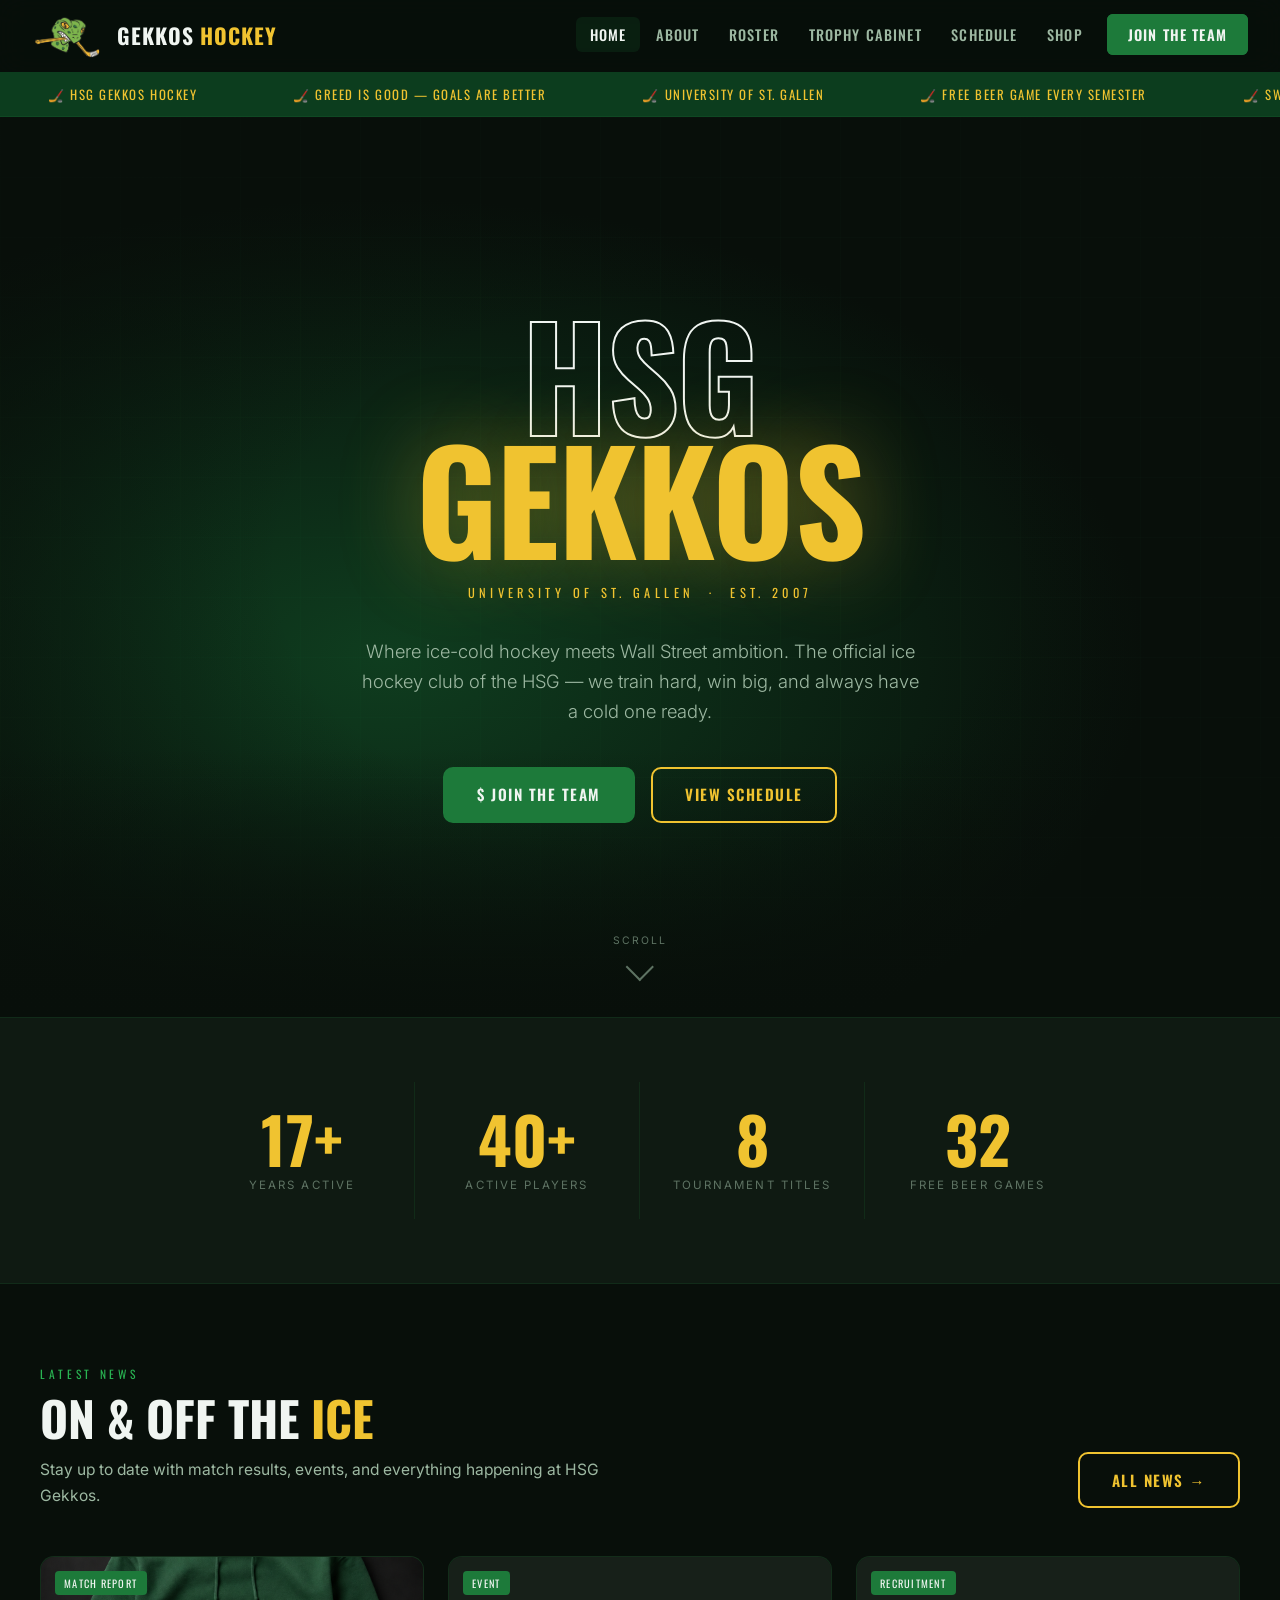
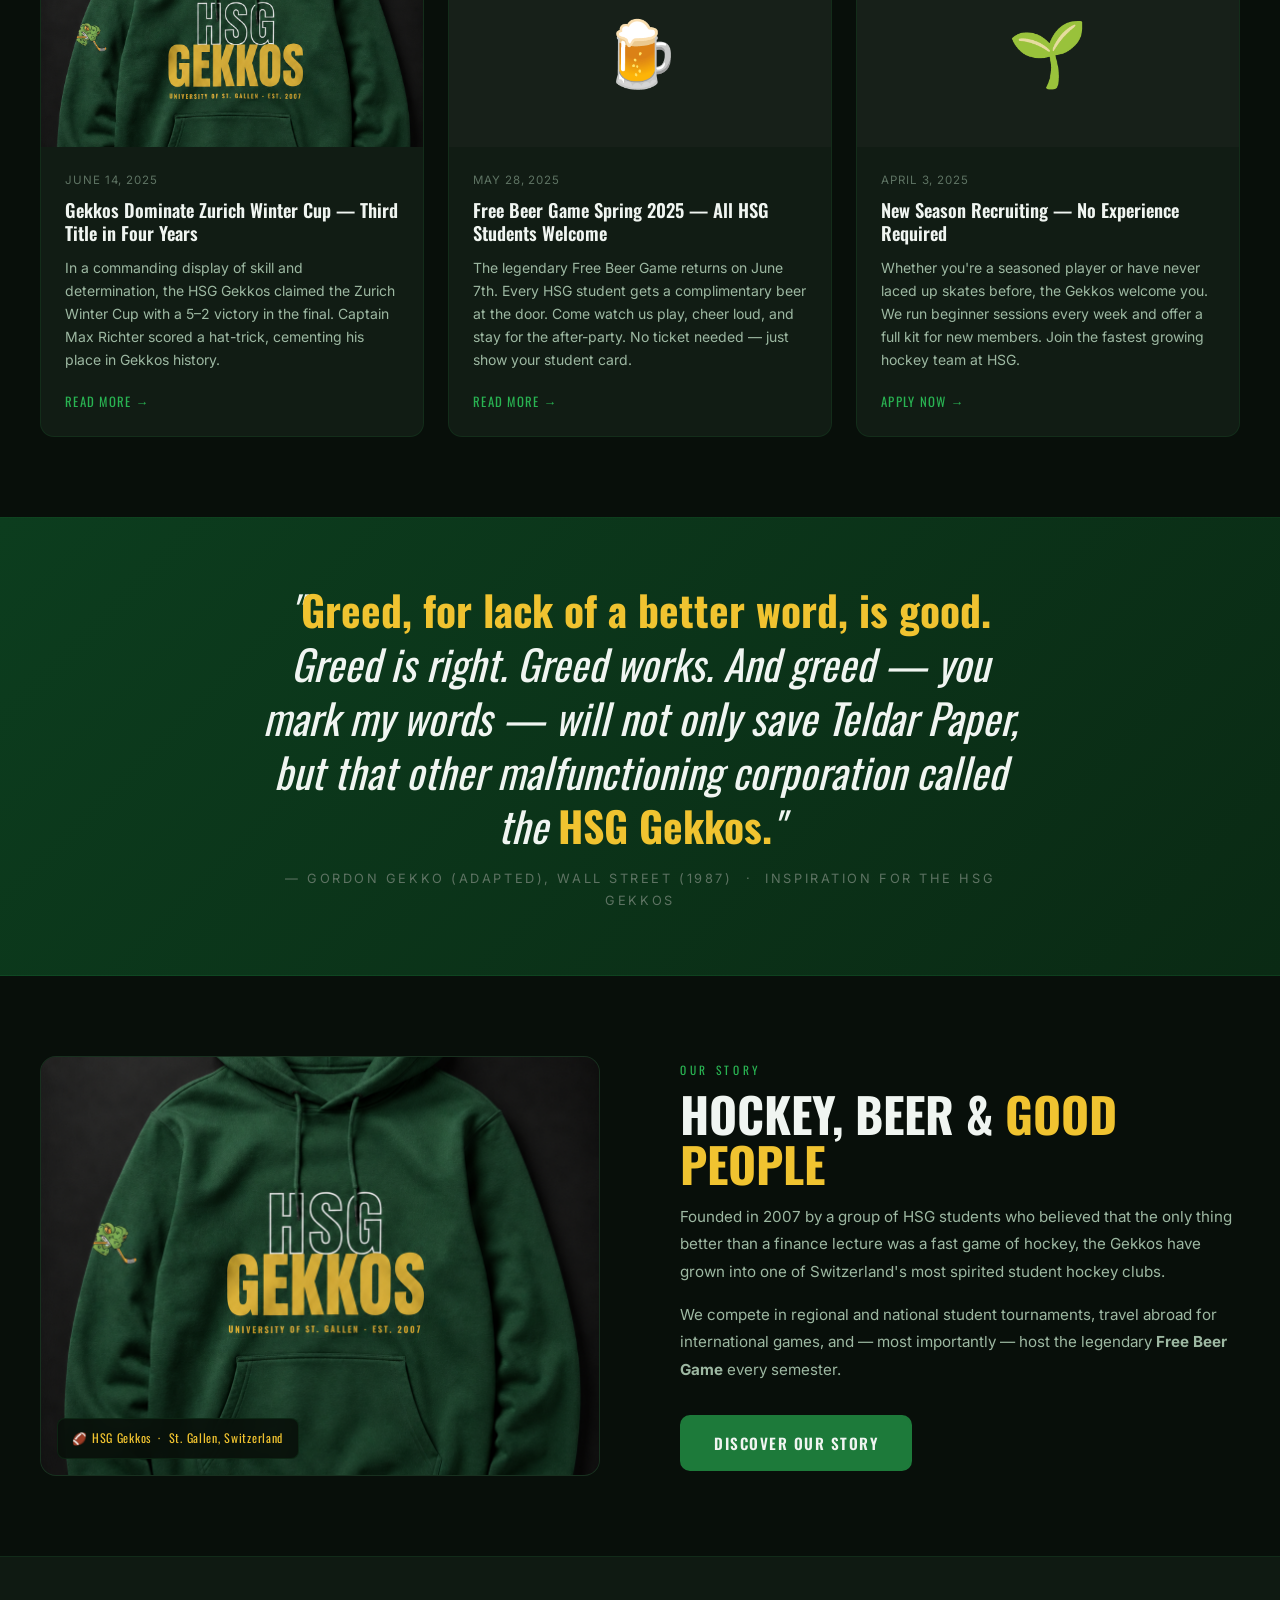
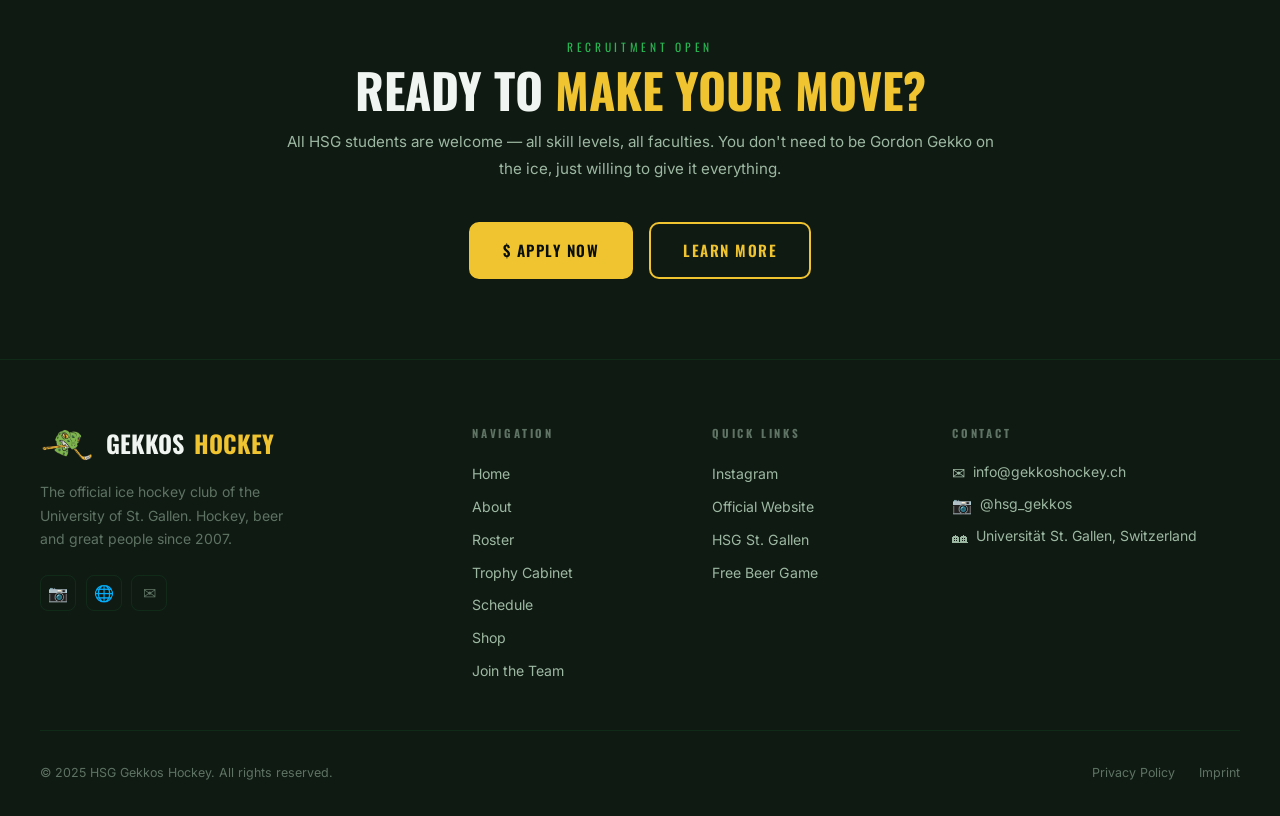
==== index.html @ 37324978 "first web" ====
﻿<!DOCTYPE html>
<html lang="en">
<head>
  <meta charset="UTF-8" />
  <meta name="viewport" content="width=device-width, initial-scale=1.0" />
  <title>HSG Gekkos Hockey — Where Hockey Meets Wall Street</title>
  <meta name="description" content="The official homepage of the HSG Gekkos — the ice hockey club of the University of St. Gallen." />
  <link rel="icon" href="assets/pictures/LogoGekkos.png" type="image/png" />
  <link rel="stylesheet" href="css/style.css" />
</head>
<body class="page-home">

  <!-- Money Rain Overlay -->
  <div id="money-rain-overlay"></div>

  <!-- NAV -->
  <nav class="nav">
    <a href="index.html" class="nav-logo">
      <img src="assets/pictures/LogoGekkos.png" alt="Gekkos Logo" onerror="this.style.display='none'" />
      <span class="nav-logo-text">GEKKOS <span>HOCKEY</span></span>
    </a>
    <ul class="nav-links" id="nav-links">
      <li><a class="nav-link" href="index.html"    data-page="index.html">Home</a></li>
      <li><a class="nav-link" href="about.html"    data-page="about.html">About</a></li>
      <li><a class="nav-link" href="roster.html"   data-page="roster.html">Roster</a></li>
      <li><a class="nav-link" href="trophies.html" data-page="trophies.html">Trophy Cabinet</a></li>
      <li><a class="nav-link" href="calendar.html" data-page="calendar.html">Schedule</a></li>
      <li><a class="nav-link" href="shop.html"     data-page="shop.html">Shop</a></li>
      <li><a class="nav-cta"  href="join.html">Join the Team</a></li>
    </ul>
    <button class="nav-toggle" id="nav-toggle" aria-label="Menu">
      <span></span><span></span><span></span>
    </button>
  </nav>

  <!-- TICKER -->
  <div class="ticker-wrap" style="margin-top: var(--nav-h);">
    <div class="ticker">
      <span class="ticker-item">HSG Gekkos Hockey</span>
      <span class="ticker-item">Greed is good — goals are better</span>
      <span class="ticker-item">University of St. Gallen</span>
      <span class="ticker-item">Free Beer Game every semester</span>
      <span class="ticker-item">Swiss Student Hockey Champions</span>
      <span class="ticker-item">Where Hockey Meets Wall Street</span>
      <span class="ticker-item">HSG Gekkos Hockey</span>
      <span class="ticker-item">Greed is good — goals are better</span>
      <span class="ticker-item">University of St. Gallen</span>
      <span class="ticker-item">Free Beer Game every semester</span>
      <span class="ticker-item">Swiss Student Hockey Champions</span>
      <span class="ticker-item">Where Hockey Meets Wall Street</span>
    </div>
  </div>

  <!-- HERO -->
  <section class="hero" style="margin-top: 0; padding-top: 0;">
    <div class="hero-bg-fallback"></div>
    <div class="hero-bg"></div>
    <div class="hero-grid-overlay"></div>
    <div class="hero-vignette"></div>
    <div class="hero-bottom-fade"></div>

    <div class="hero-content">
      <h1 class="hero-title" style="animation-delay:0.3s;">
        <span class="outline">HSG</span>
        <span class="gold-block">GEKKOS</span>
      </h1>
      <p class="hero-eyebrow" style="margin-bottom:2rem; animation-delay:0.65s;">
        UNIVERSITY OF ST. GALLEN &nbsp;·&nbsp; EST. 2007
      </p>
      <p class="hero-sub" style="animation-delay:0.85s;">
        Where ice-cold hockey meets Wall Street ambition.
        The official ice hockey club of the HSG — we train hard, win big, and always have a cold one ready.
      </p>
      <div class="hero-ctas">
        <a href="join.html" class="btn btn-primary">&#36; Join the Team</a>
        <a href="calendar.html" class="btn btn-outline">View Schedule</a>
      </div>
    </div>

    <div class="hero-scroll">
      <span>Scroll</span>
      <div class="arrow"></div>
    </div>
  </section>

  <!-- STATS -->
  <section class="stats-section">
    <div class="stats-grid">
      <div class="stat-item">
        <div class="stat-number" data-counter data-target="17" data-suffix="+">17+</div>
        <div class="stat-label">Years Active</div>
      </div>
      <div class="stat-item">
        <div class="stat-number" data-counter data-target="40" data-suffix="+">40+</div>
        <div class="stat-label">Active Players</div>
      </div>
      <div class="stat-item">
        <div class="stat-number" data-counter data-target="8" data-suffix="">8</div>
        <div class="stat-label">Tournament Titles</div>
      </div>
      <div class="stat-item">
        <div class="stat-number" data-counter data-target="32" data-suffix="">32</div>
        <div class="stat-label">Free Beer Games</div>
      </div>
    </div>
  </section>

  <!-- NEWS -->
  <section class="section">
    <div class="section-inner">
      <div class="section-header-row reveal">
        <div>
          <p class="section-label">Latest News</p>
          <h2 class="section-title">On &amp; Off the <span class="gold">Ice</span></h2>
          <p class="section-desc">Stay up to date with match results, events, and everything happening at HSG Gekkos.</p>
        </div>
        <a href="#" class="btn btn-outline" style="flex-shrink:0;">All News &rarr;</a>
      </div>

      <div class="news-grid">

        <article class="news-card">
          <div class="news-img-wrap">
            <img src="assets/pictures/Gekkos%20Hoodie.png" alt="Gekkos team" onerror="this.parentElement.innerHTML='<div class=\'news-img-placeholder\'>🏒</div>'" />
            <span class="news-tag">Match Report</span>
          </div>
          <div class="news-body">
            <p class="news-date">June 14, 2025</p>
            <h3 class="news-title">Gekkos Dominate Zurich Winter Cup — Third Title in Four Years</h3>
            <p class="news-excerpt">
              In a commanding display of skill and determination, the HSG Gekkos claimed the Zurich Winter Cup with a 5–2 victory in the final. Captain Max Richter scored a hat-trick, cementing his place in Gekkos history.
            </p>
            <a href="#" class="news-read-more">Read More &rarr;</a>
          </div>
        </article>

        <article class="news-card">
          <div class="news-img-wrap">
            <div class="news-img-placeholder">🍺</div>
            <span class="news-tag">Event</span>
          </div>
          <div class="news-body">
            <p class="news-date">May 28, 2025</p>
            <h3 class="news-title">Free Beer Game Spring 2025 — All HSG Students Welcome</h3>
            <p class="news-excerpt">
              The legendary Free Beer Game returns on June 7th. Every HSG student gets a complimentary beer at the door. Come watch us play, cheer loud, and stay for the after-party. No ticket needed — just show your student card.
            </p>
            <a href="#" class="news-read-more">Read More &rarr;</a>
          </div>
        </article>

        <article class="news-card">
          <div class="news-img-wrap">
            <div class="news-img-placeholder">🌱</div>
            <span class="news-tag">Recruitment</span>
          </div>
          <div class="news-body">
            <p class="news-date">April 3, 2025</p>
            <h3 class="news-title">New Season Recruiting — No Experience Required</h3>
            <p class="news-excerpt">
              Whether you're a seasoned player or have never laced up skates before, the Gekkos welcome you. We run beginner sessions every week and offer a full kit for new members. Join the fastest growing hockey team at HSG.
            </p>
            <a href="join.html" class="news-read-more">Apply Now &rarr;</a>
          </div>
        </article>

      </div>
    </div>
  </section>

  <!-- GORDON GEKKO QUOTE BAND -->
  <div class="highlight-band">
    <div class="inner reveal">
      <p class="big-quote">
        "<strong>Greed, for lack of a better word, is good.</strong>
        Greed is right. Greed works. And greed — you mark my words — will not only save Teldar Paper, but that other malfunctioning corporation called the <strong>HSG Gekkos.</strong>"
      </p>
      <p class="attribution">— Gordon Gekko (adapted), Wall Street (1987) &nbsp;·&nbsp; Inspiration for the HSG Gekkos</p>
    </div>
  </div>

  <!-- ABOUT TEASER -->
  <section class="section">
    <div class="section-inner">
      <div class="split-grid">
        <div class="reveal-left">
          <div class="about-img-wrap">
            <img src="assets/pictures/Gekkos%20Hoodie.png" alt="HSG Gekkos team on ice"
              onerror="this.parentElement.style.background='var(--bg-3)'; this.style.display='none'" />
            <div class="about-img-badge">&#127944; HSG Gekkos &nbsp;·&nbsp; St. Gallen, Switzerland</div>
          </div>
        </div>
        <div class="reveal-right">
          <p class="section-label">Our Story</p>
          <h2 class="section-title">Hockey, Beer &amp; <span class="gold">Good People</span></h2>
          <p style="font-size:0.95rem; color:var(--gray-light); line-height:1.8; margin-bottom:1rem;">
            Founded in 2007 by a group of HSG students who believed that the only thing better than a finance lecture was a fast game of hockey, the Gekkos have grown into one of Switzerland's most spirited student hockey clubs.
          </p>
          <p style="font-size:0.95rem; color:var(--gray-light); line-height:1.8; margin-bottom:2rem;">
            We compete in regional and national student tournaments, travel abroad for international games, and — most importantly — host the legendary <strong>Free Beer Game</strong> every semester.
          </p>
          <a href="about.html" class="btn btn-primary">Discover Our Story</a>
        </div>
      </div>
    </div>
  </section>

  <!-- JOIN CTA -->
  <section style="padding: 5rem 2rem; background: var(--bg-2); border-top: 1px solid var(--border);">
    <div style="max-width: 720px; margin: 0 auto; text-align: center;" class="reveal">
      <p class="section-label">Recruitment Open</p>
      <h2 class="section-title">Ready to <span class="gold">Make Your Move?</span></h2>
      <p style="font-size:0.95rem; color:var(--gray-light); margin-bottom:2.5rem; line-height:1.75;">
        All HSG students are welcome — all skill levels, all faculties. You don't need to be Gordon Gekko on the ice, just willing to give it everything.
      </p>
      <div style="display:flex; gap:1rem; justify-content:center; flex-wrap:wrap;">
        <a href="join.html" class="btn btn-gold">&#36; Apply Now</a>
        <a href="about.html" class="btn btn-outline">Learn More</a>
      </div>
    </div>
  </section>

  <!-- FOOTER -->
  <footer class="footer">
    <div class="footer-top">
      <div>
        <div class="footer-brand-name">
          <img src="assets/pictures/LogoGekkos.png" alt="Logo" onerror="this.style.display='none'" />
          GEKKOS <span>HOCKEY</span>
        </div>
        <p class="footer-tagline">The official ice hockey club of the University of St. Gallen. Hockey, beer and great people since 2007.</p>
        <div class="footer-socials">
          <a href="https://www.instagram.com/hsg_gekkos" target="_blank" rel="noopener" class="social-icon" title="Instagram">&#128247;</a>
          <a href="https://gekkoshockey.ch" target="_blank" rel="noopener" class="social-icon" title="Website">&#127760;</a>
          <a href="mailto:info@gekkoshockey.ch" class="social-icon" title="Email">&#9993;</a>
        </div>
      </div>
      <div class="footer-col">
        <h4>Navigation</h4>
        <div class="footer-links">
          <a href="index.html"    class="footer-link">Home</a>
          <a href="about.html"    class="footer-link">About</a>
          <a href="roster.html"   class="footer-link">Roster</a>
          <a href="trophies.html" class="footer-link">Trophy Cabinet</a>
          <a href="calendar.html" class="footer-link">Schedule</a>
          <a href="shop.html"     class="footer-link">Shop</a>
          <a href="join.html"     class="footer-link">Join the Team</a>
        </div>
      </div>
      <div class="footer-col">
        <h4>Quick Links</h4>
        <div class="footer-links">
          <a href="https://www.instagram.com/hsg_gekkos" target="_blank" class="footer-link">Instagram</a>
          <a href="https://gekkoshockey.ch" target="_blank" class="footer-link">Official Website</a>
          <a href="https://www.unisg.ch" target="_blank" class="footer-link">HSG St. Gallen</a>
          <a href="join.html" class="footer-link">Free Beer Game</a>
        </div>
      </div>
      <div class="footer-col">
        <h4>Contact</h4>
        <div class="footer-contact-item"><span class="contact-icon">&#9993;</span> info@gekkoshockey.ch</div>
        <div class="footer-contact-item"><span class="contact-icon">&#128247;</span> @hsg_gekkos</div>
        <div class="footer-contact-item"><span class="contact-icon">&#127960;</span> Universität St. Gallen, Switzerland</div>
      </div>
    </div>
    <div class="footer-bottom">
      <p class="footer-copy">&copy; 2025 HSG Gekkos Hockey. All rights reserved.</p>
      <div class="footer-legal">
        <a href="#">Privacy Policy</a>
        <a href="#">Imprint</a>
      </div>
    </div>
  </footer>

  <script src="js/app.js"></script>
</body>
</html>
---- css/style.css ----
/* ============================================================
   HSG GEKKOS HOCKEY — Main Stylesheet
   ============================================================ */

@import url('https://fonts.googleapis.com/css2?family=Oswald:wght@400;500;600;700&family=Inter:wght@300;400;500;600;700&display=swap');

/* ---- Variables ---- */
:root {
  --green:       #1d7a3a;
  --green-dark:  #0c3d1e;
  --green-light: #29b352;
  --green-glow:  rgba(29, 122, 58, 0.35);
  --gold:        #c9930a;
  --gold-light:  #f0c330;
  --gold-glow:   rgba(240, 195, 48, 0.25);
  --bg:          #080f0a;
  --bg-2:        #0f1a12;
  --bg-3:        #172019;
  --bg-card:     #111c14;
  --white:       #f0f5f1;
  --gray:        #5e7363;
  --gray-light:  #9db8a2;
  --border:      rgba(29, 122, 58, 0.18);
  --border-gold: rgba(240, 195, 48, 0.18);
  --font-h:      'Oswald', sans-serif;
  --font-b:      'Inter', sans-serif;
  --nav-h:       72px;
  --t:           0.3s ease;
  --radius:      10px;
}

/* ---- Reset ---- */
*, *::before, *::after { box-sizing: border-box; margin: 0; padding: 0; }
html { scroll-behavior: smooth; }
body { font-family: var(--font-b); background: var(--bg); color: var(--white); overflow-x: hidden; line-height: 1.65; }
img  { max-width: 100%; display: block; }
a    { color: inherit; text-decoration: none; }
ul   { list-style: none; }
button { cursor: pointer; }

/* ---- Money rain overlay ---- */
#money-rain-overlay {
  position: fixed; inset: 0; pointer-events: none; z-index: 9900; overflow: hidden;
}
.money-bill {
  position: absolute; top: -80px; font-size: 1.6rem; user-select: none;
  animation: moneyFall linear forwards;
}
@keyframes moneyFall {
  0%   { transform: translateY(0) rotate(0deg) scale(1); opacity: 1; }
  80%  { opacity: 0.7; }
  100% { transform: translateY(110vh) rotate(640deg) scale(0.6); opacity: 0; }
}

/* ---- Navigation ---- */
.nav {
  position: fixed; top: 0; left: 0; right: 0; z-index: 1000;
  height: var(--nav-h);
  display: flex; align-items: center;
  padding: 0 2rem;
  background: rgba(8, 15, 10, 0.7);
  backdrop-filter: blur(14px) saturate(1.4);
  border-bottom: 1px solid transparent;
  transition: background var(--t), border-color var(--t);
}
.nav.scrolled {
  background: rgba(8, 15, 10, 0.97);
  border-color: var(--border);
}
.nav-logo {
  display: flex; align-items: center; gap: 0.75rem; flex-shrink: 0;
}
.nav-logo img   { height: 52px; width: auto; }
.nav-logo-text  {
  font-family: var(--font-h); font-size: 1.35rem; font-weight: 700;
  letter-spacing: 0.04em; line-height: 1;
}
.nav-logo-text span { color: var(--gold-light); }

.nav-links {
  display: flex; align-items: center; gap: 0.15rem; margin-left: auto;
}
.nav-link {
  font-family: var(--font-h); font-size: 0.9rem; font-weight: 500;
  letter-spacing: 0.08em; text-transform: uppercase;
  padding: 0.45rem 0.85rem; border-radius: 6px;
  color: var(--gray-light);
  transition: color var(--t), background var(--t);
}
.nav-link:hover, .nav-link.active {
  color: var(--white); background: rgba(29, 122, 58, 0.15);
}
.nav-cta {
  font-family: var(--font-h); font-size: 0.9rem; font-weight: 600;
  letter-spacing: 0.08em; text-transform: uppercase;
  padding: 0.5rem 1.2rem; border-radius: 6px; margin-left: 0.5rem;
  background: var(--green); color: var(--white);
  border: 2px solid var(--green);
  transition: all var(--t);
}
.nav-cta:hover { background: var(--green-light); border-color: var(--green-light); }

.nav-toggle {
  display: none; flex-direction: column; gap: 5px; margin-left: auto; padding: 4px;
  background: none; border: none;
}
.nav-toggle span {
  width: 24px; height: 2px; background: var(--white);
  border-radius: 2px; transition: var(--t);
  display: block;
}
.nav-toggle.open span:nth-child(1) { transform: rotate(45deg) translate(5px, 5px); }
.nav-toggle.open span:nth-child(2) { opacity: 0; }
.nav-toggle.open span:nth-child(3) { transform: rotate(-45deg) translate(5px, -5px); }

/* ---- Ticker ---- */
.ticker-wrap {
  background: var(--green-dark);
  padding: 0.55rem 0; overflow: hidden; white-space: nowrap;
  border-bottom: 1px solid var(--border);
}
.ticker {
  display: inline-flex; gap: 0;
  animation: tickerScroll 40s linear infinite;
}
.ticker-item {
  font-family: var(--font-h); font-size: 0.8rem; letter-spacing: 0.12em;
  text-transform: uppercase; color: var(--gold-light);
  padding: 0 3rem;
}
.ticker-item::before { content: '🏒  '; }
@keyframes tickerScroll {
  0%   { transform: translateX(0); }
  100% { transform: translateX(-50%); }
}

/* ---- Hero ---- */
.hero {
  position: relative; min-height: 100vh;
  display: flex; align-items: center; justify-content: center;
  padding-top: var(--nav-h); overflow: hidden;
}
.hero-bg {
  position: absolute; inset: 0;
  background: url('../assets/team-photo.jpg') center/cover no-repeat;
  filter: brightness(0.28) saturate(0.7);
  transform: scale(1.05);
  z-index: 0;
}
.hero-bg-fallback {
  position: absolute; inset: 0;
  background: radial-gradient(ellipse at 30% 60%, #0f3d1f 0%, #080f0a 60%),
              linear-gradient(160deg, #0a2014 0%, #080f0a 100%);
  z-index: 0;
}
.hero-grid-overlay {
  position: absolute; inset: 0; z-index: 1;
  background-image:
    linear-gradient(rgba(29,122,58,0.04) 1px, transparent 1px),
    linear-gradient(90deg, rgba(29,122,58,0.04) 1px, transparent 1px);
  background-size: 60px 60px;
}
.hero-vignette {
  position: absolute; inset: 0; z-index: 2;
  background: radial-gradient(ellipse at center, transparent 40%, rgba(8,15,10,0.85) 100%);
}
.hero-bottom-fade {
  position: absolute; bottom: 0; left: 0; right: 0; height: 30%; z-index: 3;
  background: linear-gradient(to bottom, transparent, var(--bg));
}
.hero-content {
  position: relative; z-index: 4; text-align: center;
  max-width: 960px; padding: 2rem;
}
.hero-eyebrow {
  font-family: var(--font-h); font-size: 0.78rem; letter-spacing: 0.35em;
  text-transform: uppercase; color: var(--gold-light); margin-bottom: 1.25rem;
  opacity: 0; animation: fadeUp 0.8s 0.3s ease forwards;
}
.hero-title {
  font-family: var(--font-h);
  font-size: clamp(4rem, 11vw, 9rem);
  font-weight: 700; line-height: 0.88; letter-spacing: -0.01em;
  text-transform: uppercase; margin-bottom: 1.5rem;
  opacity: 0; animation: fadeUp 0.9s 0.5s ease forwards;
}
.hero-title .outline {
  -webkit-text-stroke: 2px var(--white);
  color: transparent;
}
.hero-title .gold-block {
  color: var(--gold-light);
  display: block;
  text-shadow: 0 0 80px rgba(240,195,48,0.4);
}
.hero-sub {
  font-size: clamp(0.95rem, 1.8vw, 1.15rem); font-weight: 300;
  color: var(--gray-light); max-width: 560px; margin: 0 auto 2.5rem;
  opacity: 0; animation: fadeUp 0.8s 0.7s ease forwards;
}
.hero-ctas {
  display: flex; gap: 1rem; justify-content: center; flex-wrap: wrap;
  opacity: 0; animation: fadeUp 0.8s 0.9s ease forwards;
}
.hero-scroll {
  position: absolute; bottom: 2.5rem; left: 50%; transform: translateX(-50%);
  z-index: 4; display: flex; flex-direction: column; align-items: center; gap: 0.5rem;
  color: var(--gray); font-size: 0.65rem; letter-spacing: 0.2em; text-transform: uppercase;
  opacity: 0; animation: fadeIn 1s 1.8s ease forwards;
}
.hero-scroll .arrow {
  width: 20px; height: 20px;
  border-right: 2px solid var(--gray); border-bottom: 2px solid var(--gray);
  transform: rotate(45deg);
  animation: arrowBounce 1.5s infinite;
}
@keyframes arrowBounce {
  0%,100% { transform: rotate(45deg) translateY(0); }
  50%      { transform: rotate(45deg) translateY(5px); }
}

/* ---- Buttons ---- */
.btn {
  display: inline-flex; align-items: center; gap: 0.5rem;
  font-family: var(--font-h); font-size: 0.95rem; font-weight: 600;
  letter-spacing: 0.1em; text-transform: uppercase;
  padding: 0.85rem 2rem; border-radius: var(--radius);
  border: 2px solid transparent;
  transition: all var(--t);
}
.btn-primary {
  background: var(--green); color: var(--white); border-color: var(--green);
}
.btn-primary:hover {
  background: var(--green-light); border-color: var(--green-light);
  transform: translateY(-2px); box-shadow: 0 10px 30px var(--green-glow);
}
.btn-outline {
  background: transparent; color: var(--gold-light); border-color: var(--gold-light);
}
.btn-outline:hover {
  background: rgba(240,195,48,0.1); transform: translateY(-2px);
  box-shadow: 0 10px 30px var(--gold-glow);
}
.btn-gold {
  background: var(--gold-light); color: var(--bg); border-color: var(--gold-light);
}
.btn-gold:hover {
  background: #f7d44e; transform: translateY(-2px);
  box-shadow: 0 10px 30px var(--gold-glow);
}

/* ---- Stats section ---- */
.stats-section {
  padding: 4rem 2rem;
  background: var(--bg-2);
  border-top: 1px solid var(--border); border-bottom: 1px solid var(--border);
}
.stats-grid {
  display: grid;
  grid-template-columns: repeat(4, 1fr);
  gap: 0;
  max-width: 900px; margin: 0 auto;
  text-align: center;
}
.stat-item {
  padding: 1.5rem 1rem;
  border-right: 1px solid var(--border);
}
.stat-item:last-child { border-right: none; }
.stat-number {
  font-family: var(--font-h);
  font-size: clamp(2.8rem, 5vw, 4.5rem);
  font-weight: 700; color: var(--gold-light); line-height: 1; margin-bottom: 0.4rem;
}
.stat-label {
  font-size: 0.72rem; letter-spacing: 0.18em; text-transform: uppercase; color: var(--gray);
}

/* ---- Section commons ---- */
.section { padding: 5rem 2rem; }
.section-inner { max-width: 1200px; margin: 0 auto; }
.section-label {
  font-family: var(--font-h); font-size: 0.72rem; letter-spacing: 0.32em;
  text-transform: uppercase; color: var(--green-light); margin-bottom: 0.6rem;
}
.section-title {
  font-family: var(--font-h); font-size: clamp(2rem, 4vw, 3rem);
  font-weight: 700; text-transform: uppercase; line-height: 1.05; margin-bottom: 0.85rem;
}
.section-title .gold { color: var(--gold-light); }
.section-desc { font-size: 0.975rem; color: var(--gray-light); max-width: 580px; margin-bottom: 3rem; }
.section-header-row {
  display: flex; align-items: flex-end; justify-content: space-between;
  gap: 2rem; margin-bottom: 3rem; flex-wrap: wrap;
}
.section-header-row .section-desc { margin-bottom: 0; }

/* ---- News cards ---- */
.news-grid {
  display: grid; grid-template-columns: repeat(3, 1fr); gap: 1.5rem;
}
.news-card {
  background: var(--bg-card); border: 1px solid var(--border); border-radius: 14px;
  overflow: hidden; display: flex; flex-direction: column;
  transition: transform var(--t), border-color var(--t), box-shadow var(--t);
}
.news-card:hover {
  transform: translateY(-5px); border-color: var(--green);
  box-shadow: 0 16px 48px rgba(29,122,58,0.18);
}
.news-img-wrap {
  height: 190px; overflow: hidden; position: relative;
  background: var(--bg-3);
}
.news-img-wrap img { width: 100%; height: 100%; object-fit: cover; }
.news-img-placeholder {
  width: 100%; height: 100%;
  display: flex; align-items: center; justify-content: center;
  font-size: 4rem; background: var(--bg-3);
}
.news-tag {
  position: absolute; top: 0.85rem; left: 0.85rem;
  background: var(--green); color: var(--white);
  font-family: var(--font-h); font-size: 0.65rem; letter-spacing: 0.12em; text-transform: uppercase;
  padding: 0.22rem 0.6rem; border-radius: 4px;
}
.news-body { padding: 1.5rem; flex: 1; display: flex; flex-direction: column; }
.news-date { font-size: 0.72rem; color: var(--gray); letter-spacing: 0.08em; text-transform: uppercase; margin-bottom: 0.5rem; }
.news-title { font-family: var(--font-h); font-size: 1.15rem; font-weight: 600; margin-bottom: 0.7rem; line-height: 1.25; }
.news-excerpt { font-size: 0.875rem; color: var(--gray-light); line-height: 1.65; flex: 1; margin-bottom: 1.25rem; }
.news-read-more {
  font-family: var(--font-h); font-size: 0.8rem; letter-spacing: 0.1em; text-transform: uppercase;
  color: var(--green-light); display: inline-flex; align-items: center; gap: 0.4rem;
  transition: gap var(--t), color var(--t);
}
.news-read-more:hover { gap: 0.75rem; color: var(--gold-light); }

/* ---- Highlight band ---- */
.highlight-band {
  background: linear-gradient(135deg, var(--green-dark) 0%, #0a2a14 100%);
  border-top: 1px solid var(--border); border-bottom: 1px solid var(--border);
  padding: 4rem 2rem; text-align: center;
}
.highlight-band .inner { max-width: 760px; margin: 0 auto; }
.highlight-band .big-quote {
  font-family: var(--font-h); font-size: clamp(1.6rem, 3.5vw, 2.6rem);
  font-weight: 400; line-height: 1.3; font-style: italic;
  color: var(--white); margin-bottom: 1rem;
}
.highlight-band .big-quote strong { color: var(--gold-light); font-style: normal; }
.highlight-band .attribution {
  font-size: 0.8rem; letter-spacing: 0.2em; text-transform: uppercase; color: var(--gray);
}

/* ---- Page hero ---- */
.page-hero {
  padding: calc(var(--nav-h) + 4rem) 2rem 4rem;
  background: var(--bg-2);
  border-bottom: 1px solid var(--border);
  text-align: center; position: relative; overflow: hidden;
}
.page-hero::before {
  content: '';
  position: absolute; inset: 0;
  background: radial-gradient(ellipse at 50% -10%, rgba(29,122,58,0.18) 0%, transparent 65%);
}
.page-hero .inner { position: relative; z-index: 1; }
.page-hero-label {
  font-family: var(--font-h); font-size: 0.72rem; letter-spacing: 0.35em;
  text-transform: uppercase; color: var(--green-light); margin-bottom: 0.75rem;
}
.page-hero-title {
  font-family: var(--font-h);
  font-size: clamp(2.5rem, 7vw, 5.5rem);
  font-weight: 700; text-transform: uppercase; line-height: 0.95;
  margin-bottom: 1.25rem;
}
.page-hero-title .gold { color: var(--gold-light); }
.page-hero-sub { font-size: 1rem; color: var(--gray-light); max-width: 560px; margin: 0 auto; }

/* ---- About ---- */
.split-grid {
  display: grid; grid-template-columns: 1fr 1fr; gap: 5rem; align-items: center;
}
.split-grid.reverse { direction: rtl; }
.split-grid.reverse > * { direction: ltr; }
.about-img-wrap {
  border-radius: 16px; overflow: hidden;
  border: 1px solid var(--border); position: relative;
  aspect-ratio: 4/3;
  background: var(--bg-3);
}
.about-img-wrap img { width: 100%; height: 100%; object-fit: cover; }
.about-img-badge {
  position: absolute; bottom: 1rem; left: 1rem;
  background: rgba(8,15,10,0.88); backdrop-filter: blur(10px);
  border: 1px solid var(--border); border-radius: 8px;
  padding: 0.6rem 0.9rem;
  font-family: var(--font-h); font-size: 0.75rem; letter-spacing: 0.06em;
  color: var(--gold-light);
}
.about-text h2 {
  font-family: var(--font-h); font-size: clamp(1.8rem, 3vw, 2.5rem); font-weight: 700;
  text-transform: uppercase; line-height: 1.1; margin-bottom: 1.25rem;
}
.about-text h2 .gold { color: var(--gold-light); }
.about-text p {
  font-size: 0.95rem; color: var(--gray-light); line-height: 1.75; margin-bottom: 1rem;
}

/* ---- Beer highlight ---- */
.beer-card {
  background: var(--bg-card);
  border: 1px solid var(--border); border-left: 4px solid var(--gold-light);
  border-radius: 14px; padding: 2.5rem;
  display: flex; gap: 2rem; align-items: flex-start;
}
.beer-icon { font-size: 3.5rem; flex-shrink: 0; line-height: 1; }
.beer-card h3 {
  font-family: var(--font-h); font-size: 1.5rem; font-weight: 700; margin-bottom: 0.75rem;
}
.beer-card p { font-size: 0.95rem; color: var(--gray-light); line-height: 1.75; }

/* ---- Timeline ---- */
.timeline {
  padding-left: 2rem; position: relative;
}
.timeline::before {
  content: ''; position: absolute; left: 0; top: 0; bottom: 0;
  width: 2px;
  background: linear-gradient(to bottom, var(--green), var(--gold), transparent);
}
.tl-item { position: relative; padding-bottom: 2.5rem; }
.tl-item::before {
  content: ''; position: absolute; left: -2.45rem; top: 0.35rem;
  width: 10px; height: 10px; border-radius: 50%;
  background: var(--gold-light); border: 2px solid var(--bg);
}
.tl-year {
  font-family: var(--font-h); font-size: 0.75rem; letter-spacing: 0.2em;
  text-transform: uppercase; color: var(--gold-light); margin-bottom: 0.2rem;
}
.tl-text { font-size: 0.9rem; color: var(--gray-light); line-height: 1.65; }

/* ---- Gekko section ---- */
.gekko-section {
  background: var(--bg-2);
  border-top: 1px solid var(--border); border-bottom: 1px solid var(--border);
  padding: 5rem 2rem;
}
.gekko-img-wrap {
  border-radius: 16px; overflow: hidden; position: relative;
  border: 1px solid var(--border);
  background: var(--bg-3);
}
.gekko-img-wrap img {
  width: 100%; height: 100%; object-fit: cover;
  filter: grayscale(25%) contrast(1.1);
}
.gekko-img-overlay {
  position: absolute; inset: 0;
  background: linear-gradient(to top, rgba(8,15,10,0.8) 0%, transparent 50%);
}
.gekko-quote {
  font-family: var(--font-h); font-size: clamp(1.4rem, 2.5vw, 2rem);
  font-weight: 400; line-height: 1.4; font-style: italic;
  color: var(--white); margin-bottom: 1rem;
}
.gekko-quote strong { color: var(--gold-light); font-style: normal; }
.gekko-att { font-size: 0.8rem; letter-spacing: 0.15em; text-transform: uppercase; color: var(--gray); }
.gekko-connection-list {
  margin-top: 2rem; display: flex; flex-direction: column; gap: 1rem;
}
.gconn-item {
  display: flex; align-items: flex-start; gap: 0.85rem;
  font-size: 0.9rem; color: var(--gray-light); line-height: 1.55;
}
.gconn-icon { font-size: 1.1rem; flex-shrink: 0; margin-top: 0.1rem; }

/* ---- Roster ---- */
.roster-tabs {
  display: flex; gap: 0.5rem; margin-bottom: 2.5rem; flex-wrap: wrap;
}
.tab-btn {
  font-family: var(--font-h); font-size: 0.85rem; font-weight: 500;
  letter-spacing: 0.1em; text-transform: uppercase;
  padding: 0.55rem 1.2rem; border-radius: 6px;
  border: 1px solid var(--border); background: transparent; color: var(--gray-light);
  transition: all var(--t);
}
.tab-btn:hover { border-color: var(--green); color: var(--white); }
.tab-btn.active { background: var(--green); border-color: var(--green); color: var(--white); }

.players-grid {
  display: grid; grid-template-columns: repeat(auto-fill, minmax(210px, 1fr)); gap: 1.25rem;
}
.player-card {
  background: var(--bg-card); border: 1px solid var(--border); border-radius: 14px;
  padding: 1.75rem 1.5rem; text-align: center;
  transition: transform var(--t), border-color var(--t), box-shadow var(--t);
}
.player-card:hover {
  transform: translateY(-5px); border-color: var(--green);
  box-shadow: 0 12px 36px rgba(29,122,58,0.18);
}
.player-num {
  font-family: var(--font-h); font-size: 2.8rem; font-weight: 700;
  color: var(--gold-light); opacity: 0.75; line-height: 1; margin-bottom: 0.75rem;
}
.player-avatar {
  width: 72px; height: 72px; border-radius: 50%;
  background: var(--bg-3); border: 2px solid var(--border);
  margin: 0 auto 1rem;
  display: flex; align-items: center; justify-content: center;
  font-size: 1.75rem; overflow: hidden;
}
.player-name {
  font-family: var(--font-h); font-size: 1.05rem; font-weight: 600; margin-bottom: 0.25rem;
}
.player-pos {
  font-size: 0.7rem; letter-spacing: 0.14em; text-transform: uppercase;
  color: var(--green-light); margin-bottom: 0.75rem;
}
.player-badge {
  display: inline-block;
  background: rgba(240,195,48,0.12); color: var(--gold-light);
  border: 1px solid var(--border-gold);
  font-family: var(--font-h); font-size: 0.65rem; letter-spacing: 0.1em; text-transform: uppercase;
  padding: 0.15rem 0.55rem; border-radius: 4px; margin-bottom: 0.75rem;
}
.player-quote {
  font-size: 0.78rem; color: var(--gray); font-style: italic; line-height: 1.45;
}

/* ---- Trophies ---- */
.trophies-grid {
  display: grid; grid-template-columns: repeat(auto-fill, minmax(280px, 1fr)); gap: 1.5rem;
}
.trophy-card {
  background: var(--bg-card); border: 1px solid var(--border); border-radius: 14px;
  padding: 2.25rem 1.75rem; text-align: center; position: relative; overflow: hidden;
  transition: transform var(--t), border-color var(--t), box-shadow var(--t);
}
.trophy-card::before {
  content: ''; position: absolute; top: 0; left: 0; right: 0; height: 3px;
  background: linear-gradient(90deg, var(--green), var(--gold-light), var(--green));
}
.trophy-card:hover {
  transform: translateY(-6px); border-color: var(--gold);
  box-shadow: 0 16px 48px rgba(240,195,48,0.12);
}
.trophy-card.gold-card { border-color: rgba(240,195,48,0.3); }
.trophy-card.silver-card { border-color: rgba(192,192,192,0.2); }
.trophy-card.bronze-card { border-color: rgba(180,100,40,0.2); }
.trophy-icon { font-size: 4rem; margin-bottom: 1rem; display: block; line-height: 1; }
.trophy-year {
  font-family: var(--font-h); font-size: 0.75rem; letter-spacing: 0.22em;
  text-transform: uppercase; color: var(--gold-light); margin-bottom: 0.4rem;
}
.trophy-name {
  font-family: var(--font-h); font-size: 1.25rem; font-weight: 700; margin-bottom: 0.5rem; line-height: 1.2;
}
.trophy-desc { font-size: 0.85rem; color: var(--gray-light); line-height: 1.55; }
.trophy-medal {
  display: inline-block; margin-top: 0.85rem;
  font-family: var(--font-h); font-size: 0.68rem; letter-spacing: 0.1em; text-transform: uppercase;
  padding: 0.2rem 0.7rem; border-radius: 4px;
}
.medal-gold   { background: rgba(240,195,48,0.12); color: var(--gold-light); border: 1px solid var(--border-gold); }
.medal-silver { background: rgba(200,200,200,0.08); color: #bbb; border: 1px solid rgba(200,200,200,0.15); }
.medal-bronze { background: rgba(180,100,40,0.1); color: #c8834b; border: 1px solid rgba(180,100,40,0.15); }
.medal-award  { background: rgba(29,122,58,0.12); color: var(--green-light); border: 1px solid var(--border); }

/* ---- Calendar ---- */
.cal-filter-row { display: flex; gap: 0.5rem; margin-bottom: 2rem; flex-wrap: wrap; }
.cal-filter-btn {
  font-family: var(--font-h); font-size: 0.82rem; font-weight: 500;
  letter-spacing: 0.1em; text-transform: uppercase;
  padding: 0.5rem 1.1rem; border-radius: 6px;
  border: 1px solid var(--border); background: transparent; color: var(--gray-light);
  transition: all var(--t);
}
.cal-filter-btn:hover { border-color: var(--green); color: var(--white); }
.cal-filter-btn.active { background: var(--green); border-color: var(--green); color: var(--white); }

.cal-table-wrap {
  border: 1px solid var(--border); border-radius: 14px; overflow: hidden;
}
.cal-header {
  display: grid; grid-template-columns: 130px 70px 1fr 160px 100px;
  gap: 1rem; padding: 0.9rem 1.5rem;
  background: var(--bg-3);
  font-family: var(--font-h); font-size: 0.72rem; letter-spacing: 0.18em;
  text-transform: uppercase; color: var(--gray);
  border-bottom: 1px solid var(--border);
}
.cal-row {
  display: grid; grid-template-columns: 130px 70px 1fr 160px 100px;
  gap: 1rem; padding: 1.1rem 1.5rem;
  background: var(--bg-card);
  border-bottom: 1px solid var(--border);
  align-items: center; transition: background var(--t);
}
.cal-row:last-child { border-bottom: none; }
.cal-row:hover { background: var(--bg-3); }
.cal-row.upcoming-row { border-left: 3px solid var(--gold-light); }
.cal-date { font-size: 0.88rem; color: var(--white); font-weight: 500; }
.cal-time { font-size: 0.85rem; color: var(--gray-light); }
.cal-game { font-family: var(--font-h); font-size: 0.98rem; font-weight: 600; }
.cal-venue { font-size: 0.82rem; color: var(--gray-light); }
.home-badge {
  display: inline-block; font-family: var(--font-h); font-size: 0.65rem;
  letter-spacing: 0.08em; text-transform: uppercase; padding: 0.18rem 0.5rem; border-radius: 4px;
}
.home-badge.home { background: rgba(29,122,58,0.2); color: var(--green-light); }
.home-badge.away { background: rgba(240,195,48,0.1); color: var(--gold-light); }
.result-w { color: var(--green-light); font-family: var(--font-h); font-weight: 600; }
.result-l { color: #e05555; font-family: var(--font-h); font-weight: 600; }
.result-d { color: var(--gold-light); font-family: var(--font-h); font-weight: 600; }
.result-tbd { color: var(--gray); font-style: italic; font-size: 0.85rem; }

/* ---- Join form ---- */
.join-grid {
  display: grid; grid-template-columns: 1fr 1.1fr; gap: 5rem; align-items: start;
}
.join-info h3 {
  font-family: var(--font-h); font-size: 1.5rem; font-weight: 600; margin-bottom: 0.85rem;
}
.join-info p { font-size: 0.93rem; color: var(--gray-light); line-height: 1.75; margin-bottom: 1.5rem; }
.join-perks { display: flex; flex-direction: column; gap: 0.8rem; margin-bottom: 2rem; }
.perk {
  display: flex; align-items: flex-start; gap: 0.85rem;
  font-size: 0.9rem; color: var(--gray-light); line-height: 1.5;
}
.perk-icon { font-size: 1.25rem; flex-shrink: 0; margin-top: 0.05rem; }
.contact-block {
  background: var(--bg-card); border: 1px solid var(--border); border-radius: 12px;
  padding: 1.5rem;
}
.contact-block h4 {
  font-family: var(--font-h); font-size: 0.75rem; letter-spacing: 0.2em;
  text-transform: uppercase; color: var(--gray); margin-bottom: 0.85rem;
}
.contact-item {
  display: flex; align-items: center; gap: 0.65rem;
  font-size: 0.9rem; color: var(--gray-light); margin-bottom: 0.6rem;
}
.contact-item:last-child { margin-bottom: 0; }
.contact-icon { font-size: 1rem; flex-shrink: 0; }

.form-group { margin-bottom: 1.25rem; }
.form-row { display: grid; grid-template-columns: 1fr 1fr; gap: 1.25rem; }
.form-label {
  display: block; font-family: var(--font-h); font-size: 0.72rem;
  letter-spacing: 0.18em; text-transform: uppercase; color: var(--gray-light);
  margin-bottom: 0.45rem;
}
.form-control {
  width: 100%; background: var(--bg-3); border: 1px solid var(--border);
  border-radius: var(--radius); color: var(--white); font-family: var(--font-b);
  font-size: 0.93rem; padding: 0.75rem 1rem; outline: none;
  transition: border-color var(--t), box-shadow var(--t);
}
.form-control:focus { border-color: var(--green); box-shadow: 0 0 0 3px var(--green-glow); }
.form-control::placeholder { color: var(--gray); }
select.form-control {
  appearance: none; cursor: pointer;
  background-image: url("data:image/svg+xml,%3Csvg xmlns='http://www.w3.org/2000/svg' width='10' height='7'%3E%3Cpath d='M5 7L0 0h10z' fill='%235e7363'/%3E%3C/svg%3E");
  background-repeat: no-repeat; background-position: right 1rem center;
  padding-right: 2.5rem;
}
textarea.form-control { min-height: 110px; resize: vertical; }
.form-check {
  display: flex; align-items: flex-start; gap: 0.75rem; margin-top: 0.75rem;
}
.form-check input { margin-top: 3px; accent-color: var(--green); flex-shrink: 0; }
.form-check label { font-size: 0.875rem; color: var(--gray-light); line-height: 1.5; }

.form-card {
  background: var(--bg-card); border: 1px solid var(--border); border-radius: 16px; padding: 2.5rem;
}

/* ---- Success message ---- */
#success-msg {
  display: none; text-align: center; padding: 4rem 2rem;
}
#success-msg.show { display: block; }
.success-icon { font-size: 5rem; margin-bottom: 1rem; display: block; }
.success-msg-inner h3 {
  font-family: var(--font-h); font-size: 2rem; font-weight: 700; margin-bottom: 0.5rem;
}
.success-msg-inner p { color: var(--gray-light); font-size: 0.95rem; }

/* ---- Footer ---- */
.footer {
  background: var(--bg-2);
  border-top: 1px solid var(--border); padding: 4rem 2rem 2rem;
}
.footer-top {
  max-width: 1200px; margin: 0 auto;
  display: grid; grid-template-columns: 2fr 1fr 1fr 1.5fr; gap: 3rem;
  margin-bottom: 3rem;
}
.footer-brand-name {
  font-family: var(--font-h); font-size: 1.5rem; font-weight: 700;
  display: flex; align-items: center; gap: 0.6rem; margin-bottom: 1rem;
}
.footer-brand-name span { color: var(--gold-light); }
.footer-brand-name img { height: 40px; }
.footer-tagline { font-size: 0.875rem; color: var(--gray); line-height: 1.7; max-width: 260px; margin-bottom: 1.5rem; }
.footer-socials { display: flex; gap: 0.6rem; }
.social-icon {
  width: 36px; height: 36px; border-radius: 8px; border: 1px solid var(--border);
  display: flex; align-items: center; justify-content: center; font-size: 1rem;
  color: var(--gray); transition: all var(--t);
}
.social-icon:hover { border-color: var(--green); color: var(--white); background: rgba(29,122,58,0.15); }
.footer-col h4 {
  font-family: var(--font-h); font-size: 0.7rem; letter-spacing: 0.25em; text-transform: uppercase;
  color: var(--gray); margin-bottom: 1.25rem;
}
.footer-links { display: flex; flex-direction: column; gap: 0.6rem; }
.footer-link { font-size: 0.88rem; color: var(--gray-light); transition: color var(--t); }
.footer-link:hover { color: var(--white); }
.footer-contact-item {
  display: flex; align-items: flex-start; gap: 0.5rem;
  font-size: 0.875rem; color: var(--gray-light); margin-bottom: 0.6rem; line-height: 1.4;
}
.footer-bottom {
  max-width: 1200px; margin: 0 auto;
  border-top: 1px solid var(--border); padding-top: 2rem;
  display: flex; align-items: center; justify-content: space-between; flex-wrap: wrap; gap: 1rem;
}
.footer-copy { font-size: 0.78rem; color: var(--gray); }
.footer-legal { display: flex; gap: 1.5rem; }
.footer-legal a { font-size: 0.78rem; color: var(--gray); transition: color var(--t); }
.footer-legal a:hover { color: var(--white); }

/* ---- Reveal animations ---- */
.reveal {
  opacity: 0; transform: translateY(22px);
  transition: opacity 0.7s ease, transform 0.7s ease;
}
.reveal.visible { opacity: 1; transform: none; }
.reveal-left {
  opacity: 0; transform: translateX(-22px);
  transition: opacity 0.7s ease, transform 0.7s ease;
}
.reveal-left.visible { opacity: 1; transform: none; }
.reveal-right {
  opacity: 0; transform: translateX(22px);
  transition: opacity 0.7s ease, transform 0.7s ease;
}
.reveal-right.visible { opacity: 1; transform: none; }

@keyframes fadeUp {
  from { opacity: 0; transform: translateY(28px); }
  to   { opacity: 1; transform: translateY(0); }
}
@keyframes fadeIn {
  from { opacity: 0; }
  to   { opacity: 1; }
}

/* ---- Utilities ---- */
.text-gold { color: var(--gold-light); }
.text-green { color: var(--green-light); }
.text-gray { color: var(--gray); }
.mb-1 { margin-bottom: 1rem; }
.mb-2 { margin-bottom: 2rem; }
.mt-2 { margin-top: 2rem; }
.mt-3 { margin-top: 3rem; }
.text-center { text-align: center; }

/* ---- Responsive ---- */
@media (max-width: 1024px) {
  .footer-top { grid-template-columns: 1fr 1fr; gap: 2rem; }
  .join-grid  { grid-template-columns: 1fr; gap: 2.5rem; }
  .split-grid { grid-template-columns: 1fr; gap: 2.5rem; }
  .split-grid.reverse { direction: ltr; }
  .news-grid  { grid-template-columns: 1fr 1fr; }
  .stats-grid { grid-template-columns: repeat(2, 1fr); }
  .stat-item:nth-child(2) { border-right: none; }
  .stat-item:nth-child(1),
  .stat-item:nth-child(2) { border-bottom: 1px solid var(--border); }
  .cal-header,
  .cal-row { grid-template-columns: 120px 60px 1fr 100px; }
  .cal-header > *:nth-child(4),
  .cal-row > *:nth-child(4) { display: none; }
}
@media (max-width: 768px) {
  :root { --nav-h: 60px; }
  .nav-links { display: none; }
  .nav-links.open {
    display: flex; flex-direction: column;
    position: fixed; top: var(--nav-h); left: 0; right: 0; bottom: 0;
    background: rgba(8,15,10,0.99);
    padding: 2rem; align-items: flex-start; gap: 0.5rem;
    z-index: 998;
  }
  .nav-links.open .nav-link { font-size: 1.6rem; padding: 0.6rem 0; }
  .nav-links.open .nav-cta  { font-size: 1.6rem; padding: 0.6rem 0; background: none; border: none; color: var(--gold-light); }
  .nav-toggle { display: flex; }
  .news-grid   { grid-template-columns: 1fr; }
  .trophies-grid { grid-template-columns: 1fr 1fr; }
  .players-grid  { grid-template-columns: repeat(2, 1fr); }
  .form-row { grid-template-columns: 1fr; }
  .beer-card { flex-direction: column; gap: 1rem; }
  .cal-header,
  .cal-row { grid-template-columns: 100px 1fr 80px; }
  .cal-header > *:nth-child(2),
  .cal-row > *:nth-child(2),
  .cal-header > *:nth-child(4),
  .cal-row > *:nth-child(4) { display: none; }
  .footer-top { grid-template-columns: 1fr; gap: 2rem; }
  .hero-ctas  { flex-direction: column; align-items: center; }
  .btn { justify-content: center; }
}
@media (max-width: 480px) {
  .trophies-grid, .players-grid { grid-template-columns: 1fr; }
  .stats-grid { grid-template-columns: 1fr 1fr; }
}
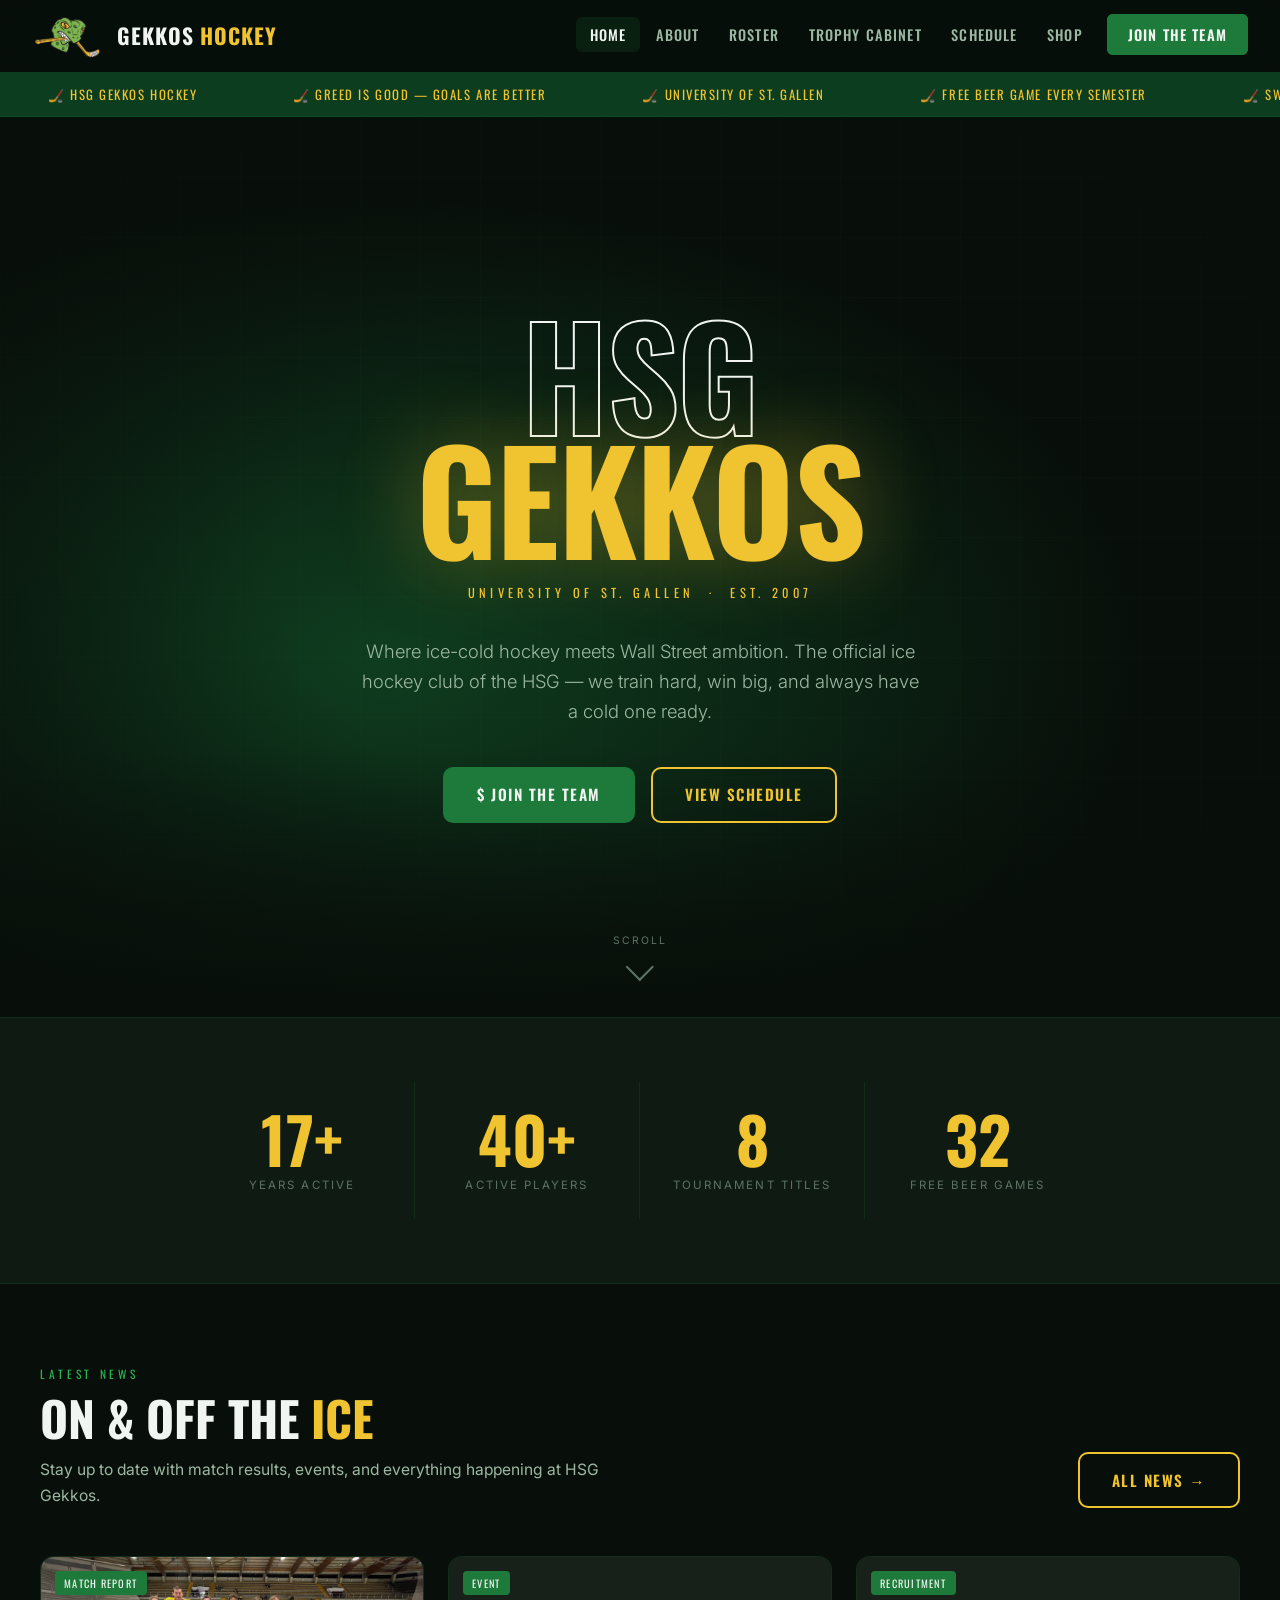
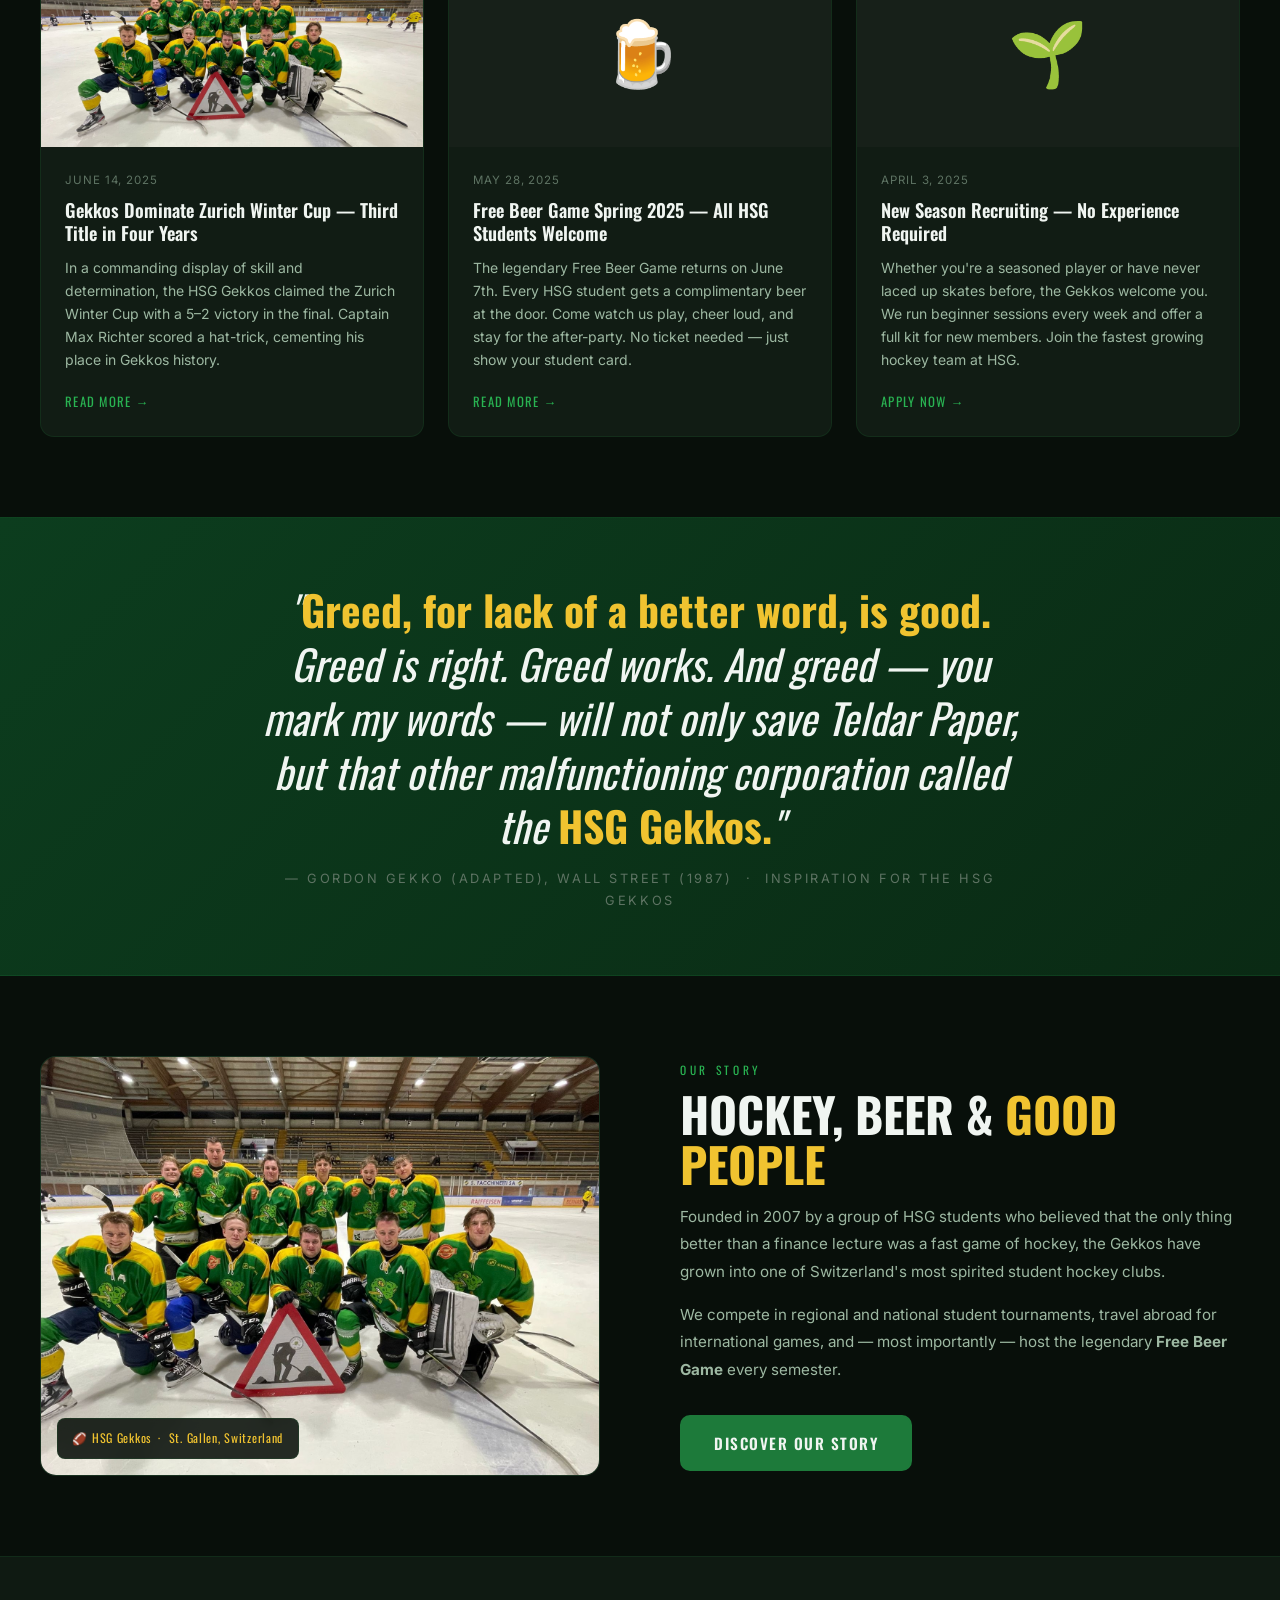
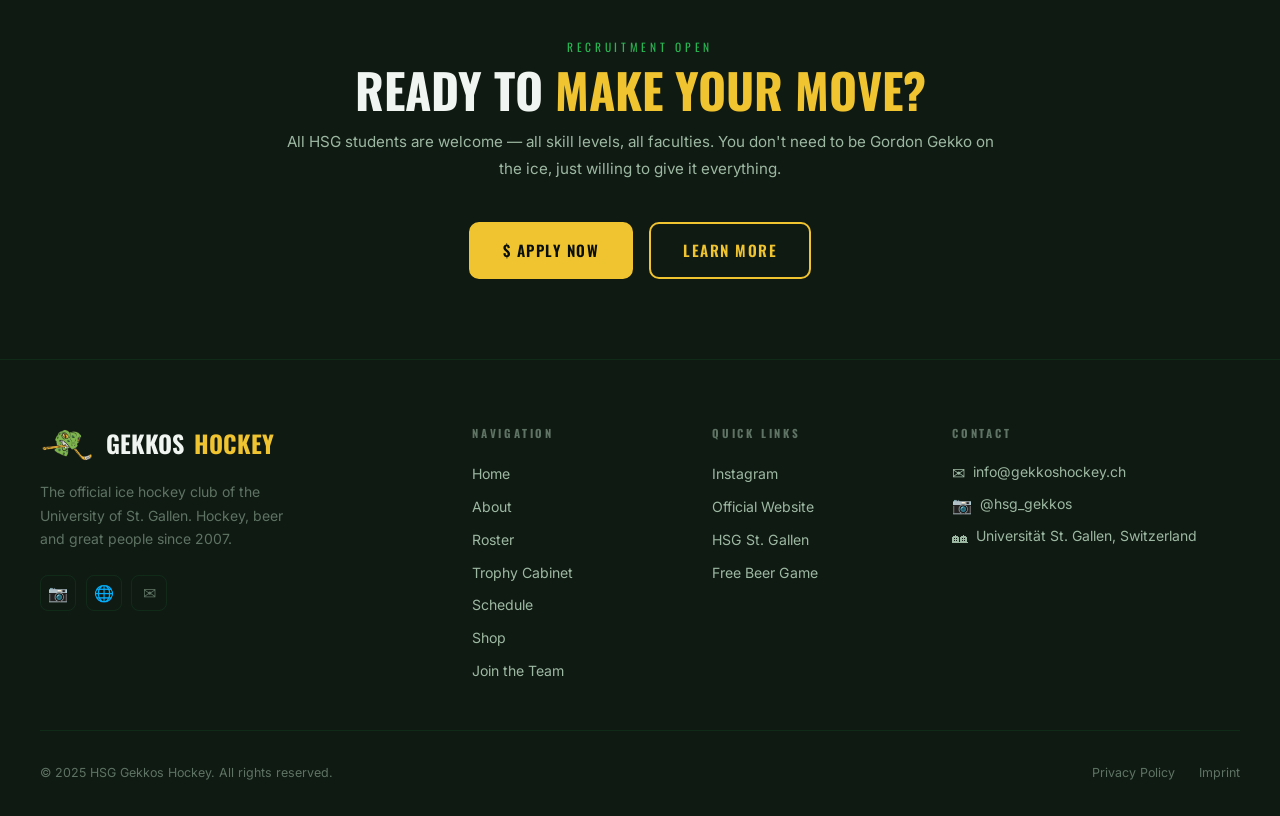
==== commit f4b4070d: "design" ====
--- a/index.html
+++ b/index.html
@@ -121,7 +121,7 @@
 
         <article class="news-card">
           <div class="news-img-wrap">
-            <img src="assets/pictures/Gekkos%20Hoodie.png" alt="Gekkos team" onerror="this.parentElement.innerHTML='<div class=\'news-img-placeholder\'>🏒</div>'" />
+            <img src="assets/pictures/GekkosTeam.png" alt="HSG Gekkos team" onerror="this.parentElement.innerHTML='<div class=\'news-img-placeholder\'>🏒</div>'" />
             <span class="news-tag">Match Report</span>
           </div>
           <div class="news-body">
@@ -185,7 +185,7 @@
       <div class="split-grid">
         <div class="reveal-left">
           <div class="about-img-wrap">
-            <img src="assets/pictures/Gekkos%20Hoodie.png" alt="HSG Gekkos team on ice"
+            <img src="assets/pictures/GekkosTeam.png" alt="HSG Gekkos team on ice"
               onerror="this.parentElement.style.background='var(--bg-3)'; this.style.display='none'" />
             <div class="about-img-badge">&#127944; HSG Gekkos &nbsp;·&nbsp; St. Gallen, Switzerland</div>
           </div>
--- a/css/style.css
+++ b/css/style.css
@@ -54,7 +54,7 @@
 
 /* ---- Navigation ---- */
 .nav {
-  position: fixed; top: 0; left: 0; right: 0; z-index: 1000;
+  position: fixed; top: 0; left: 0; right: 0; z-index: 10000;
   height: var(--nav-h);
   display: flex; align-items: center;
   padding: 0 2rem;
@@ -794,10 +794,11 @@
   .nav-links { display: none; }
   .nav-links.open {
     display: flex; flex-direction: column;
-    position: fixed; top: var(--nav-h); left: 0; right: 0; bottom: 0;
-    background: rgba(8,15,10,0.99);
-    padding: 2rem; align-items: flex-start; gap: 0.5rem;
-    z-index: 998;
+    position: fixed; top: 0; left: 0; right: 0; bottom: 0;
+    background: #080f0a;
+    padding: calc(var(--nav-h) + 1.5rem) 2rem 2rem;
+    align-items: flex-start; gap: 0.5rem;
+    z-index: 9999;
   }
   .nav-links.open .nav-link { font-size: 1.6rem; padding: 0.6rem 0; }
   .nav-links.open .nav-cta  { font-size: 1.6rem; padding: 0.6rem 0; background: none; border: none; color: var(--gold-light); }
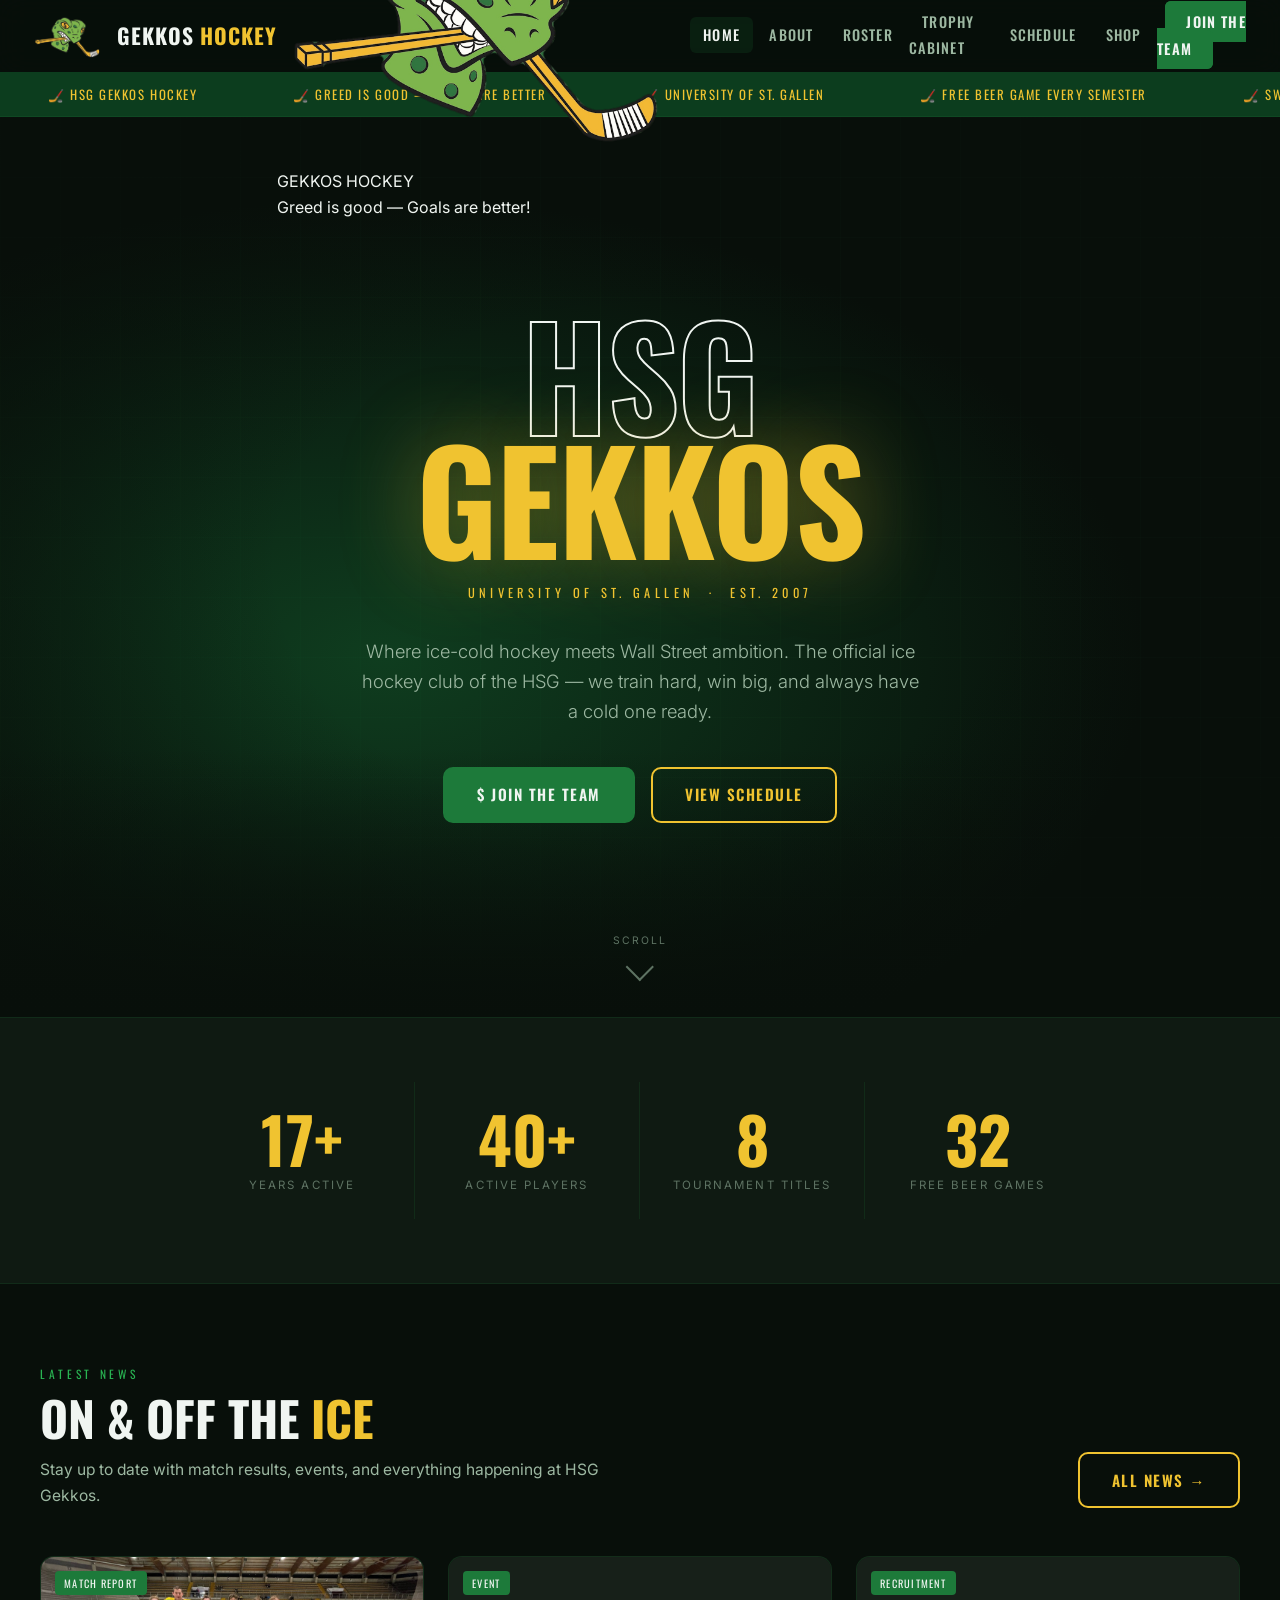
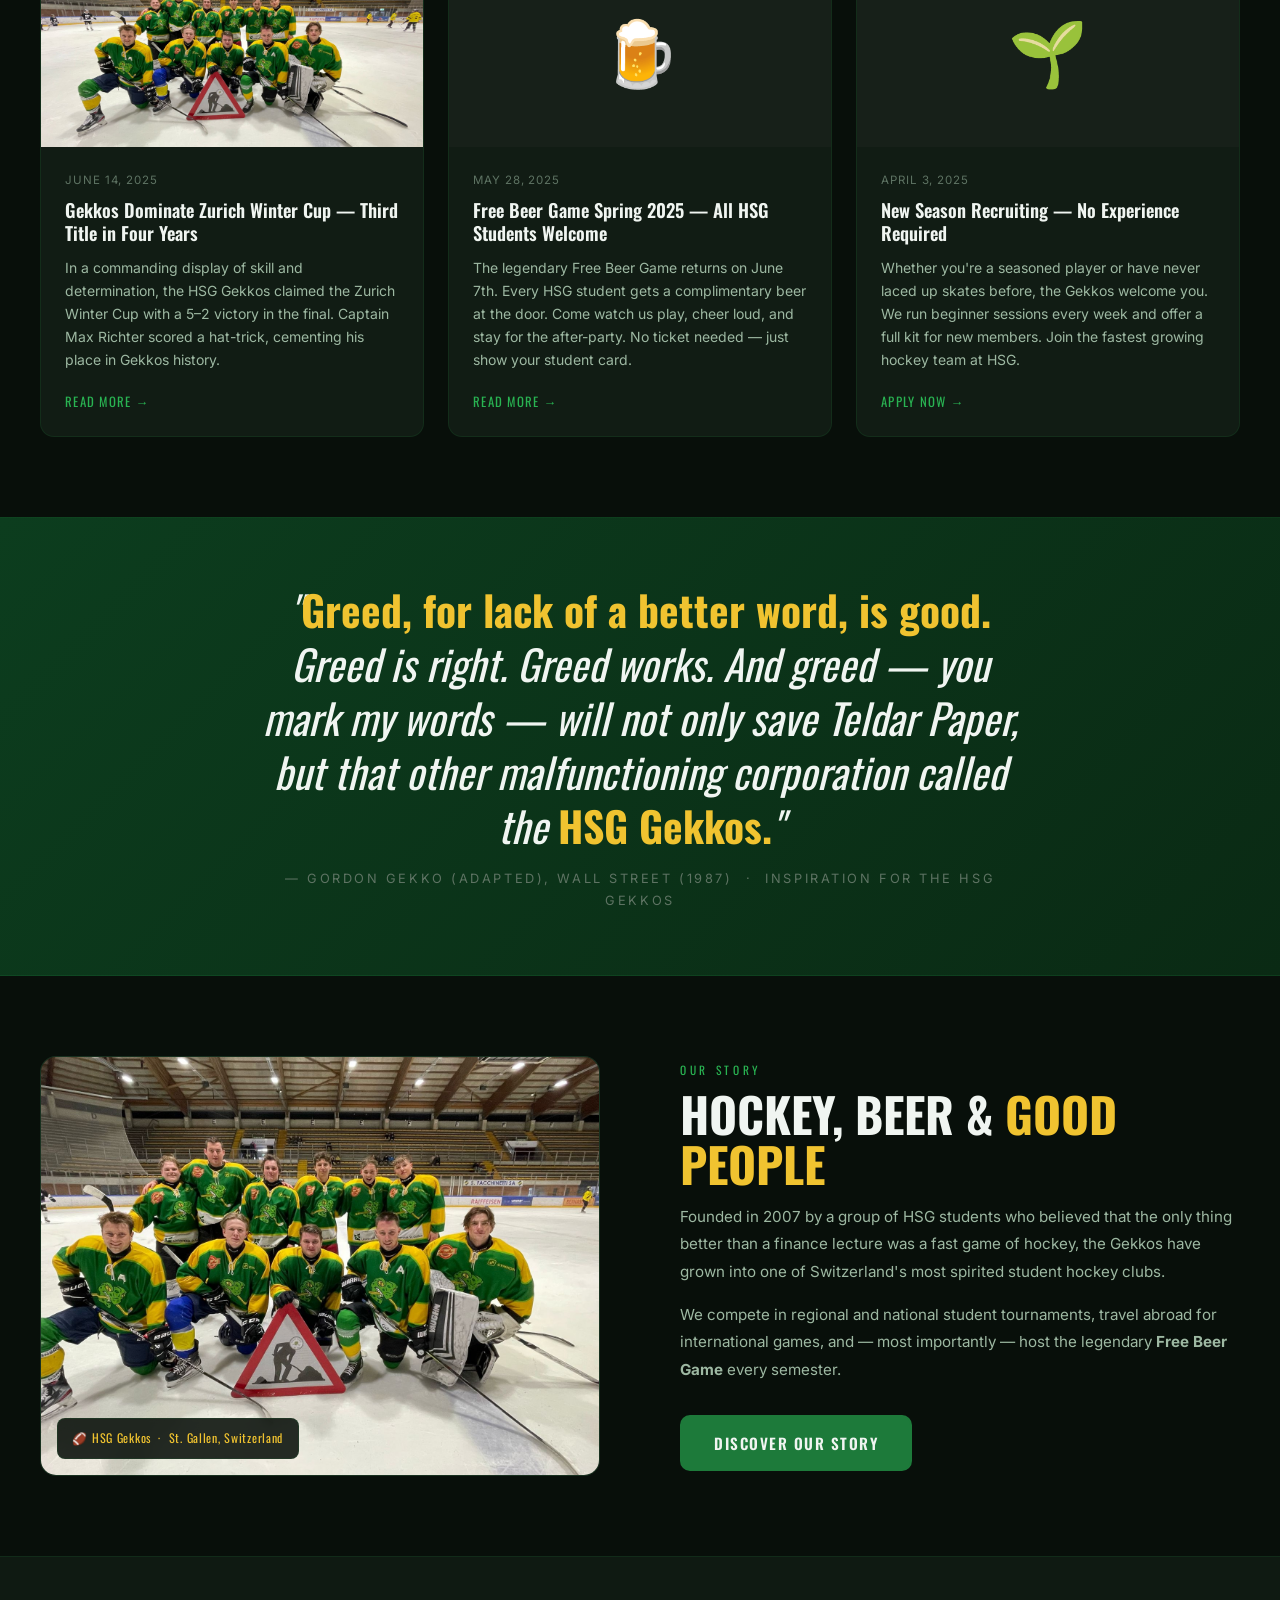
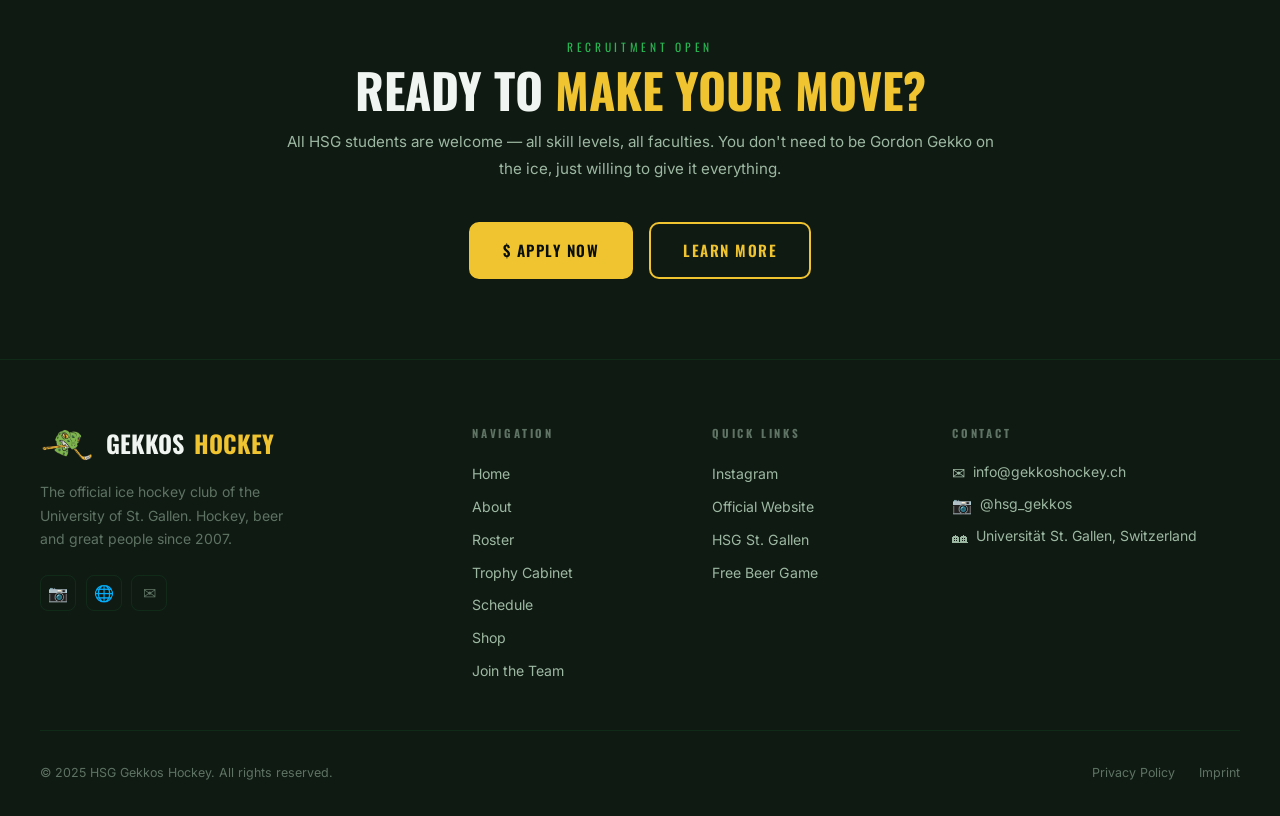
==== commit 96438a3c: "mobile nav bar" ====
--- a/index.html
+++ b/index.html
@@ -20,6 +20,14 @@
       <span class="nav-logo-text">GEKKOS <span>HOCKEY</span></span>
     </a>
     <ul class="nav-links" id="nav-links">
+      <li class="nav-mobile-header">
+        <button class="nav-close" aria-label="Close menu">&#x2715;</button>
+        <a href="index.html" class="nav-mobile-brand">
+          <img src="assets/pictures/LogoGekkos.png" alt="Gekkos Logo" onerror="this.style.display='none'" />
+          <span class="nav-mobile-brand-text">GEKKOS <span>HOCKEY</span></span>
+        </a>
+        <p class="nav-mobile-slogan">Greed is good — Goals are better!</p>
+      </li>
       <li><a class="nav-link" href="index.html"    data-page="index.html">Home</a></li>
       <li><a class="nav-link" href="about.html"    data-page="about.html">About</a></li>
       <li><a class="nav-link" href="roster.html"   data-page="roster.html">Roster</a></li>
--- a/css/style.css
+++ b/css/style.css
@@ -791,17 +791,51 @@
 }
 @media (max-width: 768px) {
   :root { --nav-h: 60px; }
+  .nav { background: #080f0a; backdrop-filter: none; }
   .nav-links { display: none; }
   .nav-links.open {
     display: flex; flex-direction: column;
     position: fixed; top: 0; left: 0; right: 0; bottom: 0;
     background: #080f0a;
-    padding: calc(var(--nav-h) + 1.5rem) 2rem 2rem;
+    padding: 2rem 2rem 2rem;
     align-items: flex-start; gap: 0.5rem;
-    z-index: 9999;
+    z-index: 10001;
+    overflow-y: auto;
   }
   .nav-links.open .nav-link { font-size: 1.6rem; padding: 0.6rem 0; }
   .nav-links.open .nav-cta  { font-size: 1.6rem; padding: 0.6rem 0; background: none; border: none; color: var(--gold-light); }
+
+  /* Mobile menu header */
+  .nav-mobile-header {
+    list-style: none;
+    width: 100%;
+    display: flex; flex-direction: column;
+    padding-bottom: 1.25rem;
+    margin-bottom: 0.5rem;
+    border-bottom: 1px solid rgba(255,255,255,0.1);
+    position: relative;
+  }
+  .nav-close {
+    position: absolute; top: 0; right: 0;
+    background: none; border: none; cursor: pointer;
+    color: var(--white); font-size: 1.8rem; line-height: 1;
+    padding: 0.1rem 0.3rem;
+  }
+  .nav-mobile-brand {
+    display: flex; align-items: center; gap: 0.75rem;
+    text-decoration: none; margin-top: 0.25rem;
+  }
+  .nav-mobile-brand img { height: 52px; width: auto; }
+  .nav-mobile-brand-text {
+    font-family: var(--font-h); font-size: 1.35rem;
+    color: var(--white); letter-spacing: 0.06em;
+  }
+  .nav-mobile-brand-text span { color: var(--gold-light); }
+  .nav-mobile-slogan {
+    margin-top: 0.5rem;
+    font-size: 0.8rem; letter-spacing: 0.08em;
+    color: var(--gold-light); font-style: italic;
+  }
   .nav-toggle { display: flex; }
   .news-grid   { grid-template-columns: 1fr; }
   .trophies-grid { grid-template-columns: 1fr 1fr; }
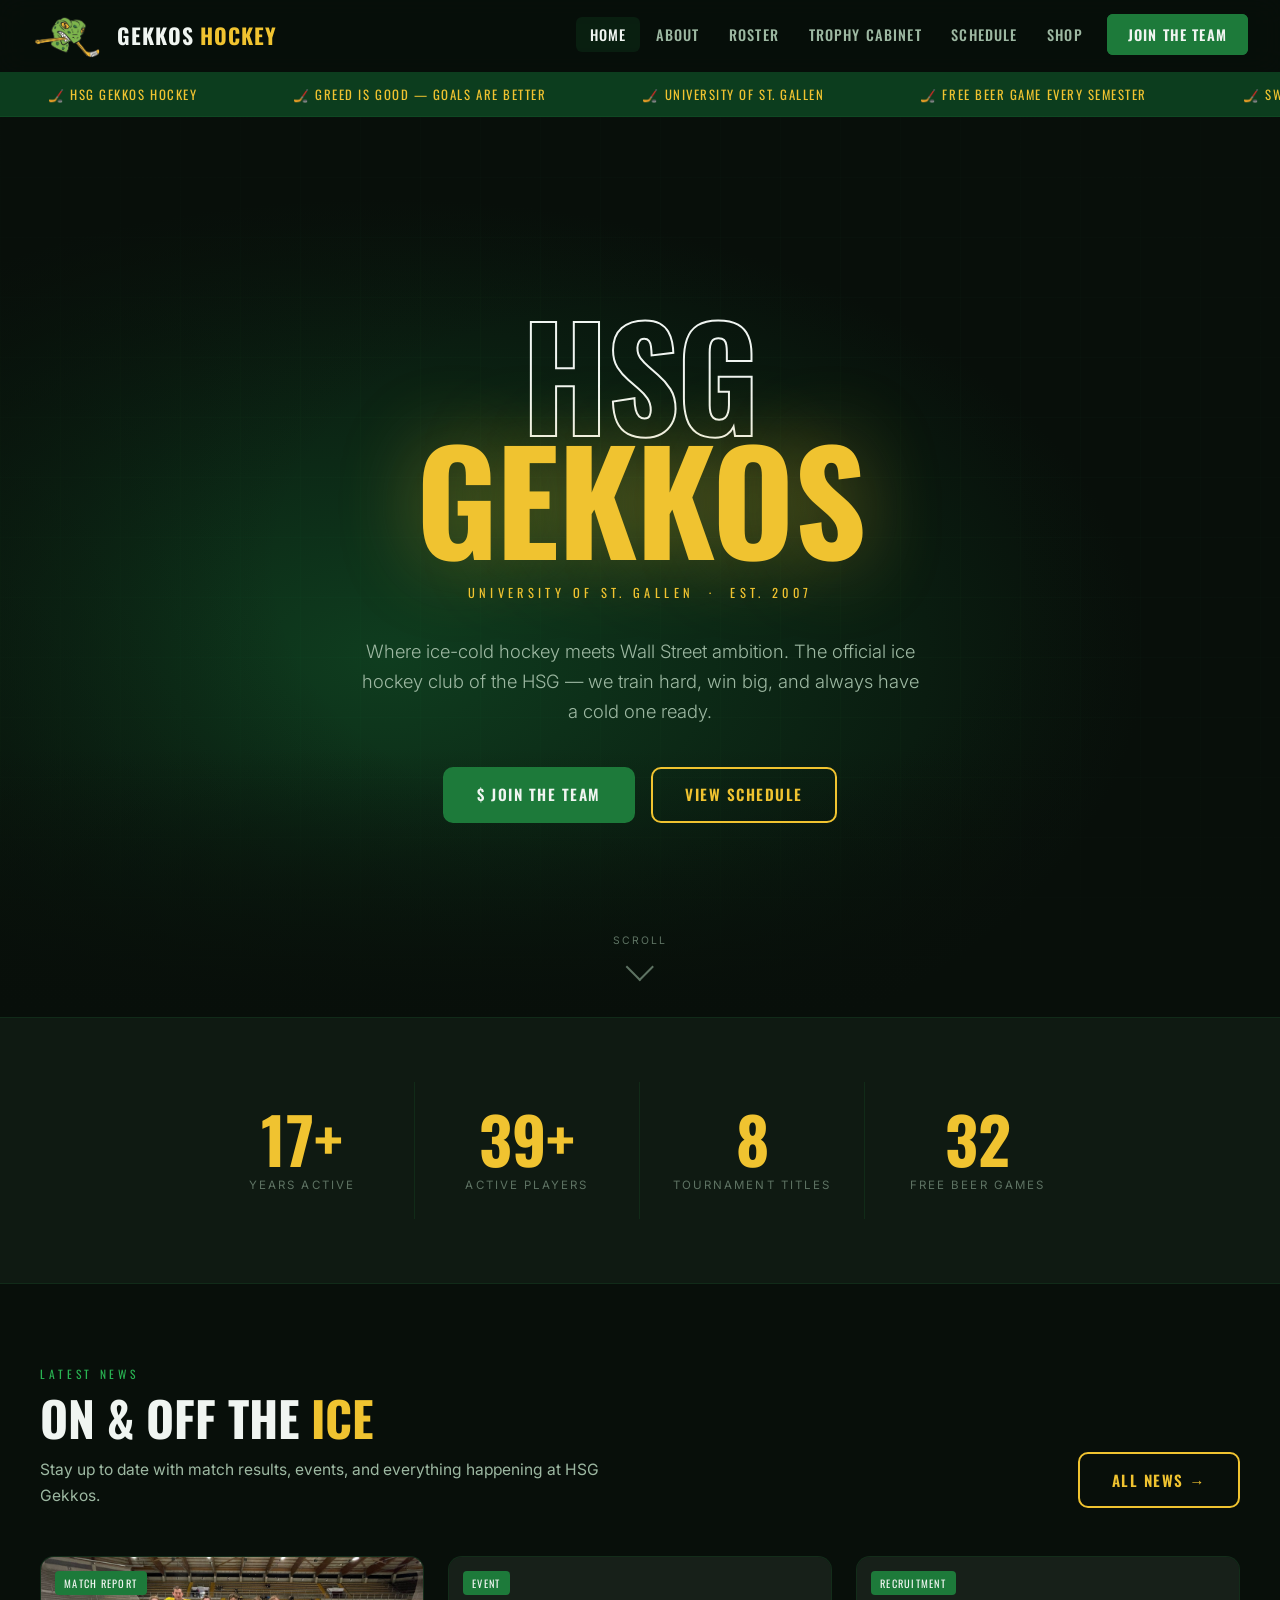
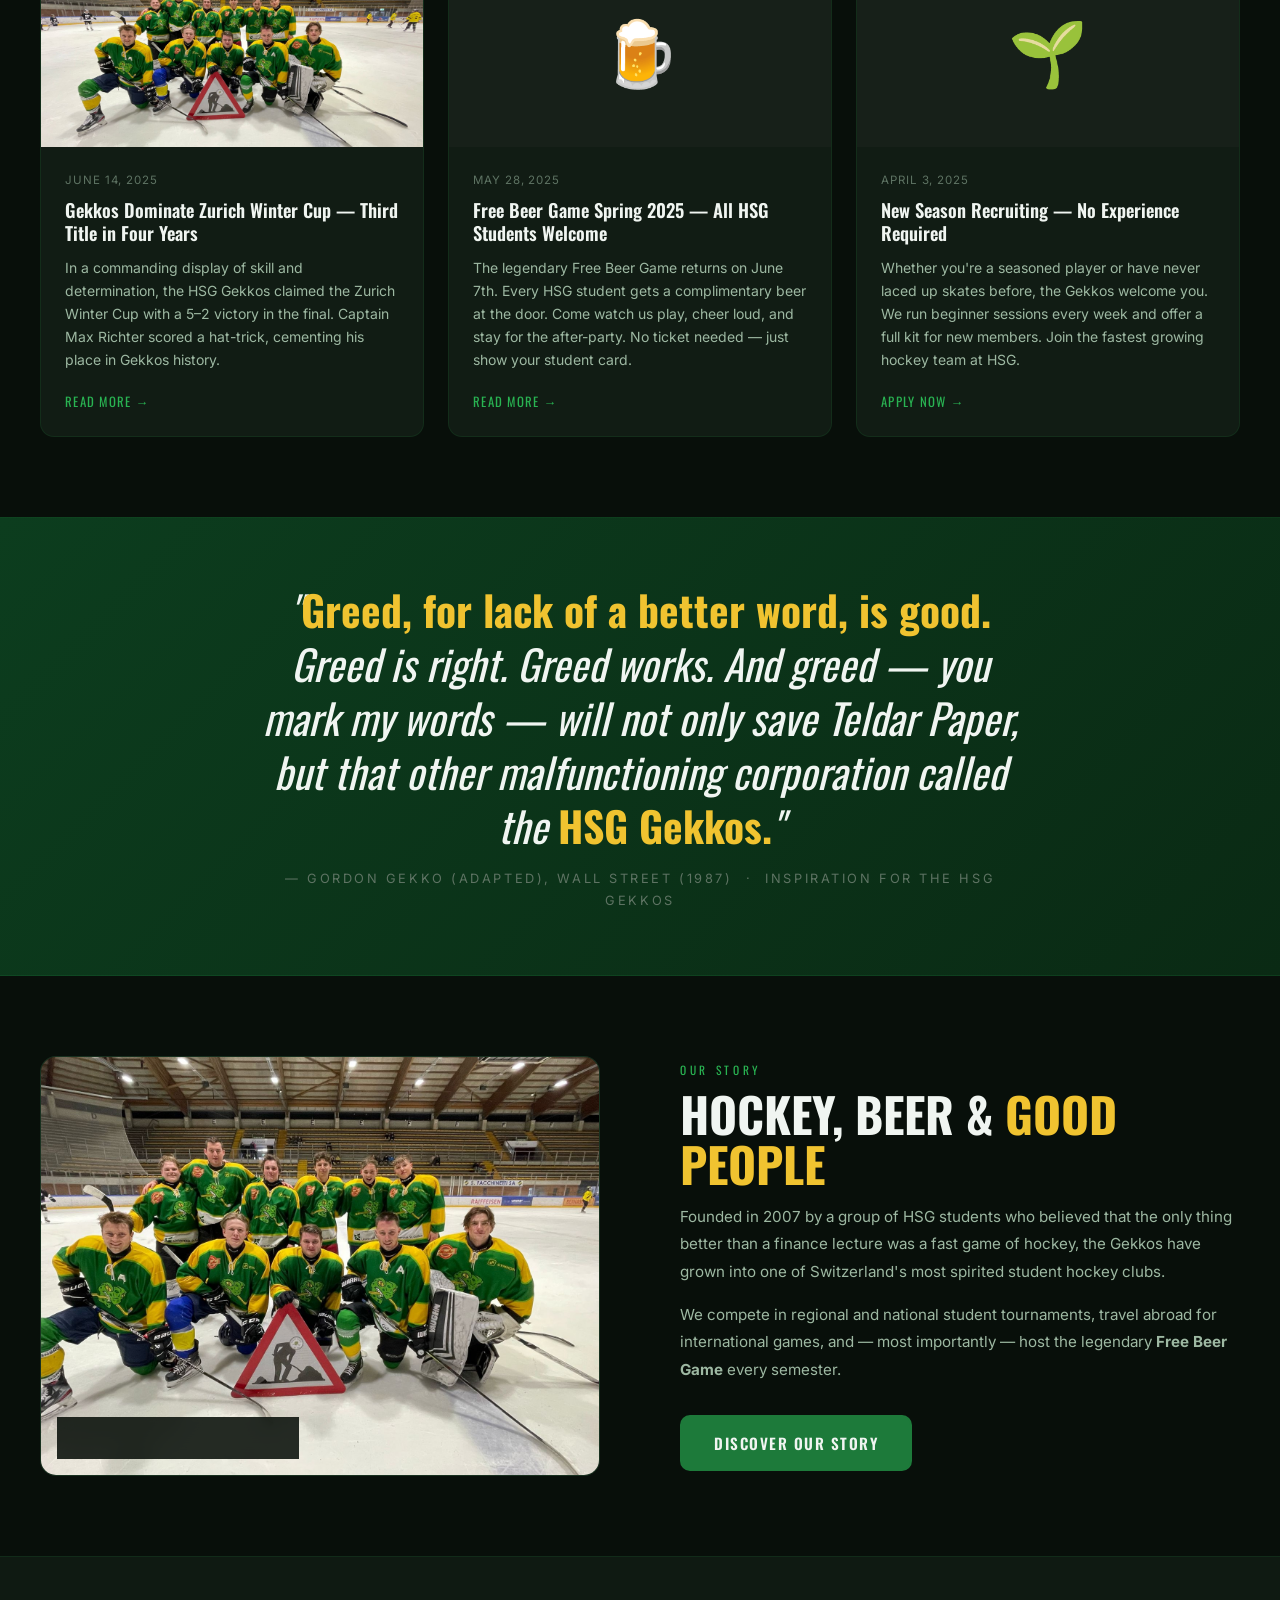
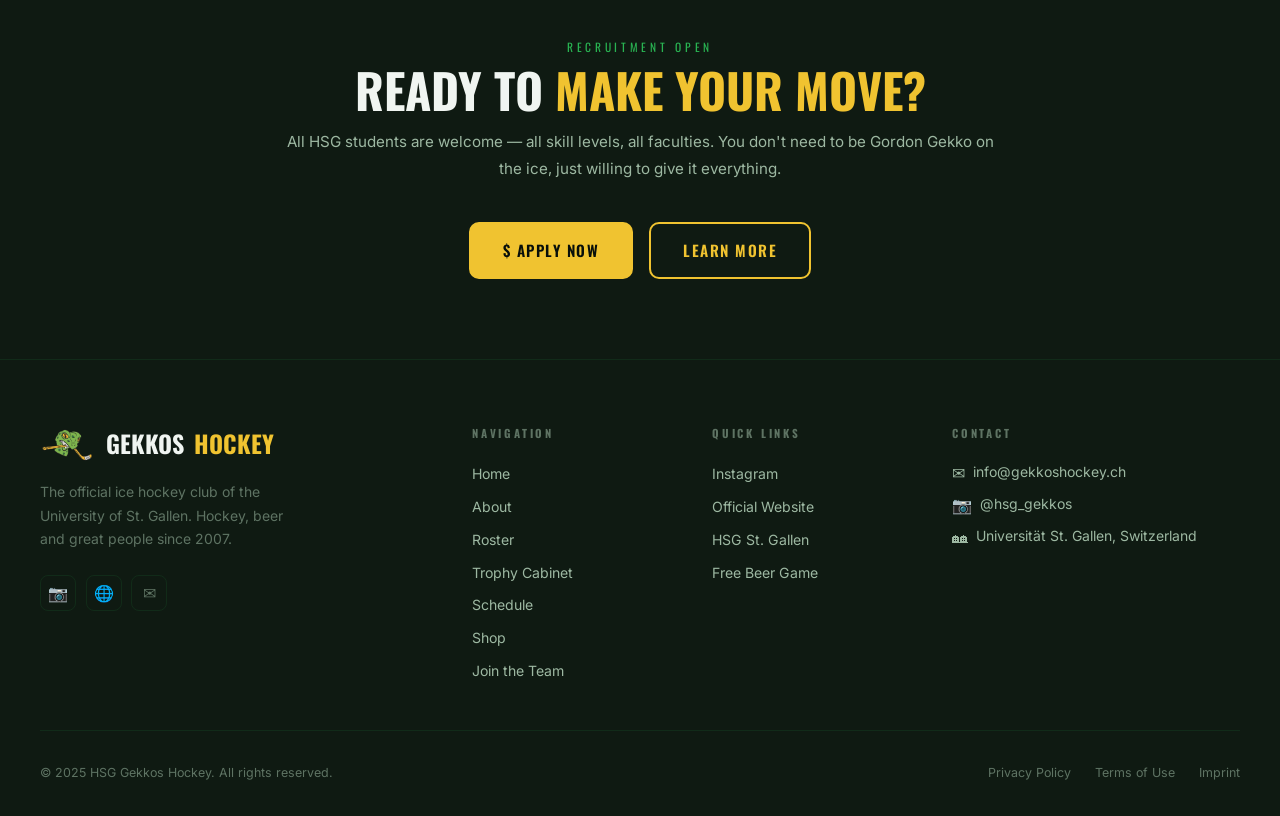
==== commit debee615: "privacy and terms of use" ====
--- a/index.html
+++ b/index.html
@@ -274,7 +274,8 @@
     <div class="footer-bottom">
       <p class="footer-copy">&copy; 2025 HSG Gekkos Hockey. All rights reserved.</p>
       <div class="footer-legal">
-        <a href="#">Privacy Policy</a>
+        <a href="privacy.html">Privacy Policy</a>
+        <a href="terms.html">Terms of Use</a>
         <a href="#">Imprint</a>
       </div>
     </div>
--- a/css/style.css
+++ b/css/style.css
@@ -100,6 +100,7 @@
 }
 .nav-cta:hover { background: var(--green-light); border-color: var(--green-light); }
 
+.nav-mobile-header { display: none; }
 .nav-toggle {
   display: none; flex-direction: column; gap: 5px; margin-left: auto; padding: 4px;
   background: none; border: none;
@@ -789,10 +790,13 @@
   .cal-header > *:nth-child(4),
   .cal-row > *:nth-child(4) { display: none; }
 }
+@media (max-width: 1100px) {
+  .nav-links { display: none; }
+  .nav-toggle { display: flex; }
+}
 @media (max-width: 768px) {
   :root { --nav-h: 60px; }
   .nav { background: #080f0a; backdrop-filter: none; }
-  .nav-links { display: none; }
   .nav-links.open {
     display: flex; flex-direction: column;
     position: fixed; top: 0; left: 0; right: 0; bottom: 0;
@@ -836,7 +840,6 @@
     font-size: 0.8rem; letter-spacing: 0.08em;
     color: var(--gold-light); font-style: italic;
   }
-  .nav-toggle { display: flex; }
   .news-grid   { grid-template-columns: 1fr; }
   .trophies-grid { grid-template-columns: 1fr 1fr; }
   .players-grid  { grid-template-columns: repeat(2, 1fr); }
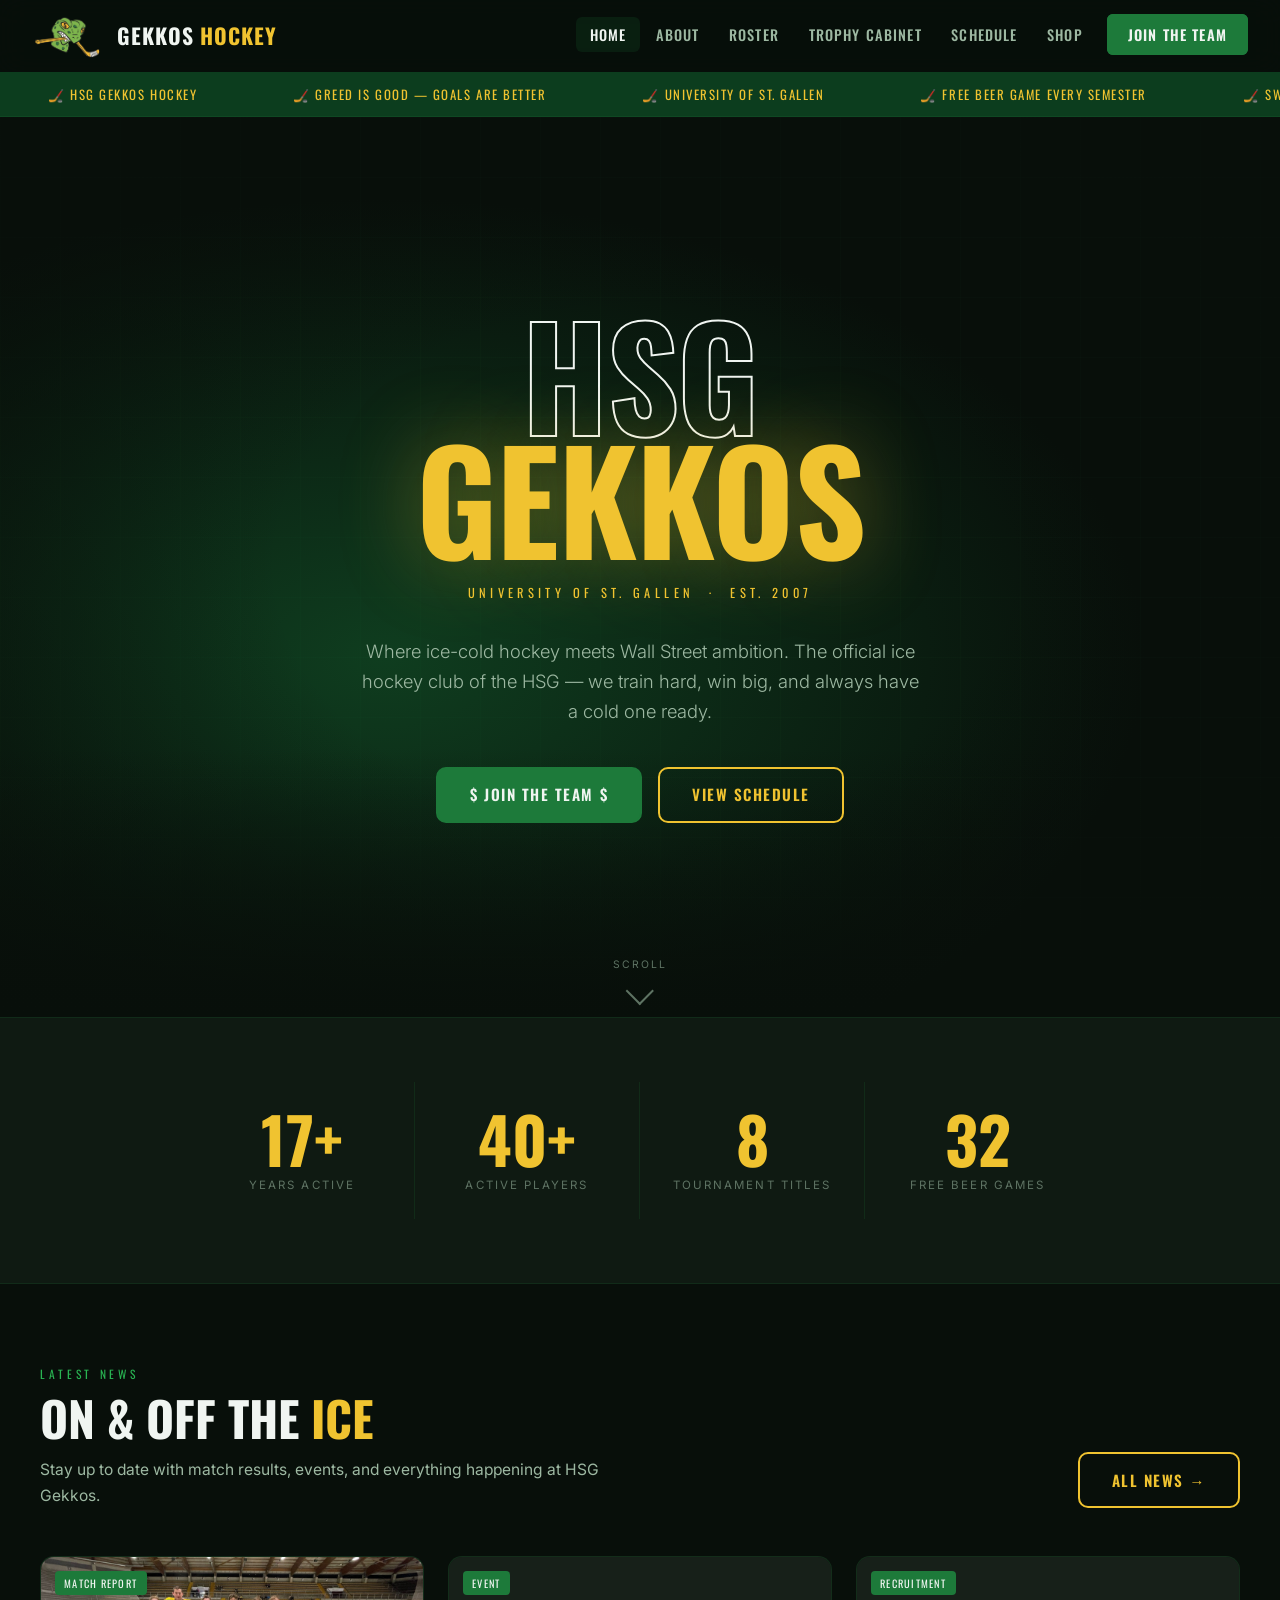
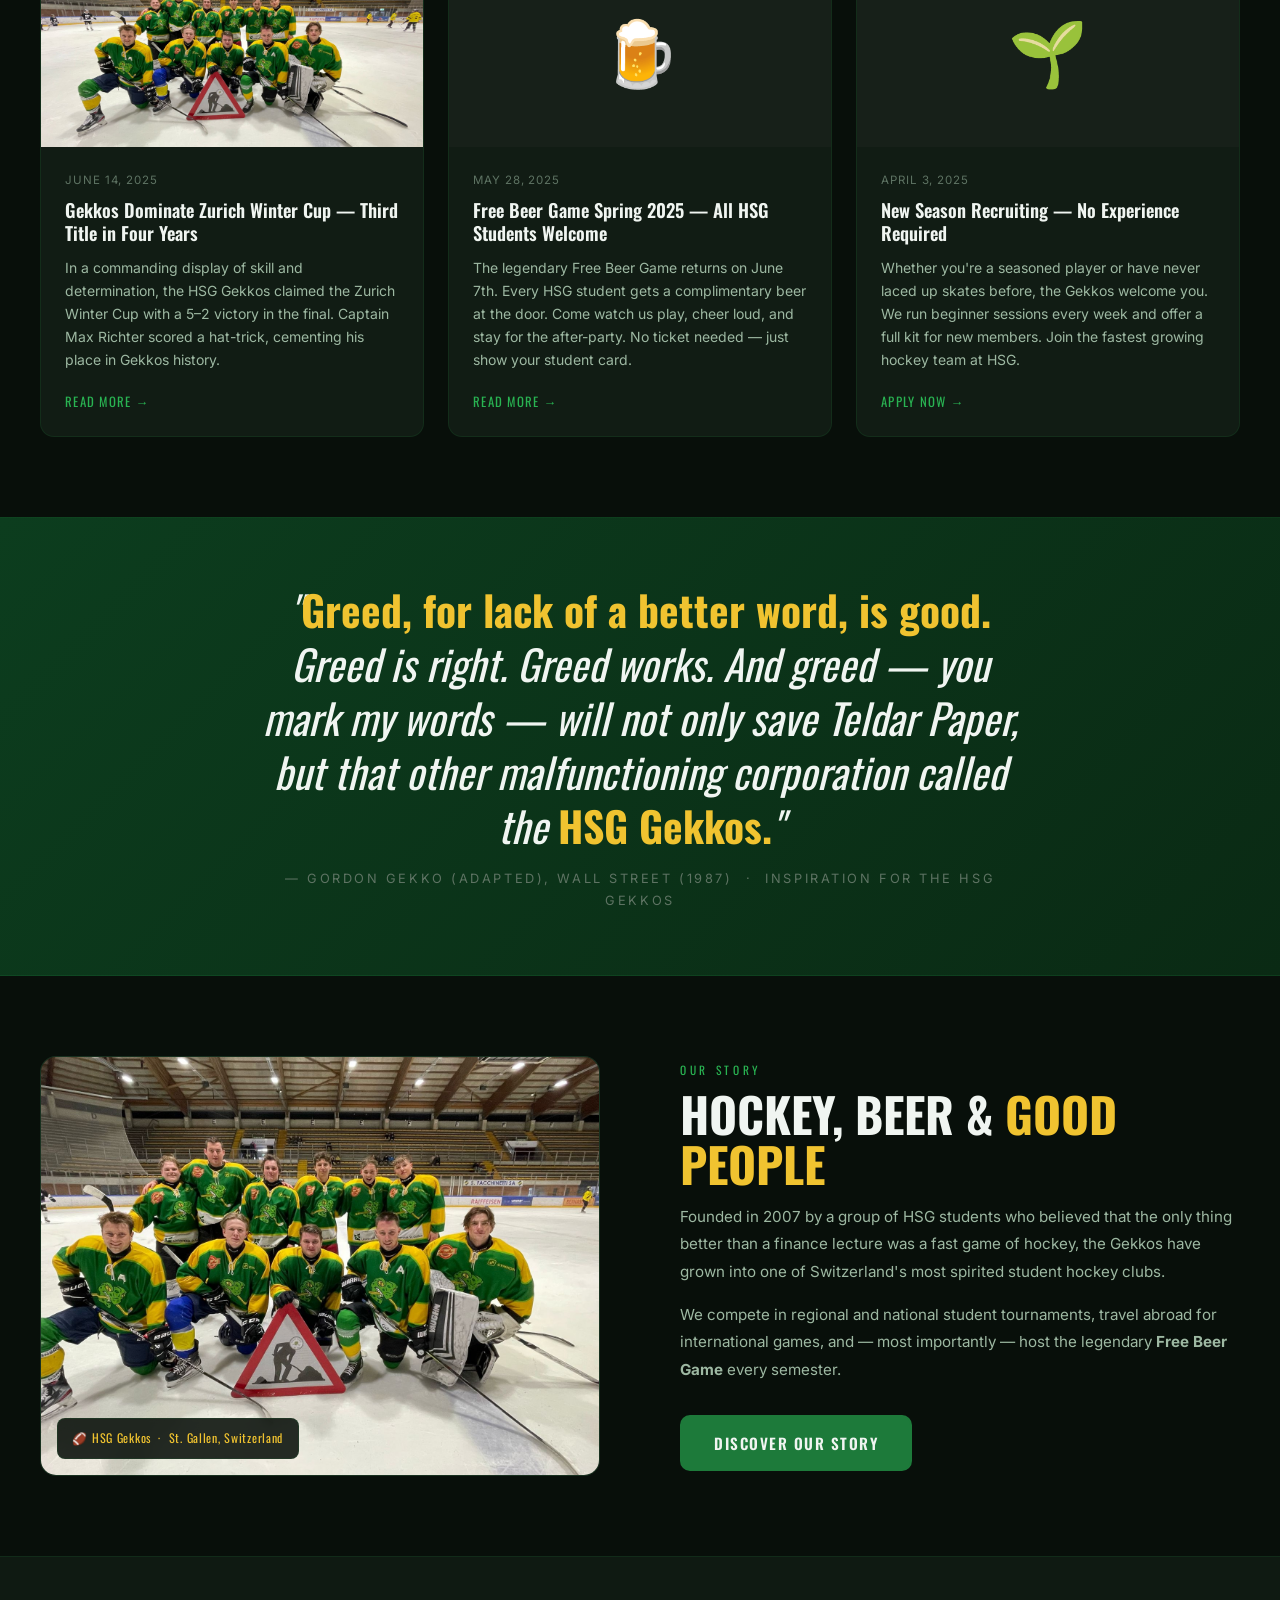
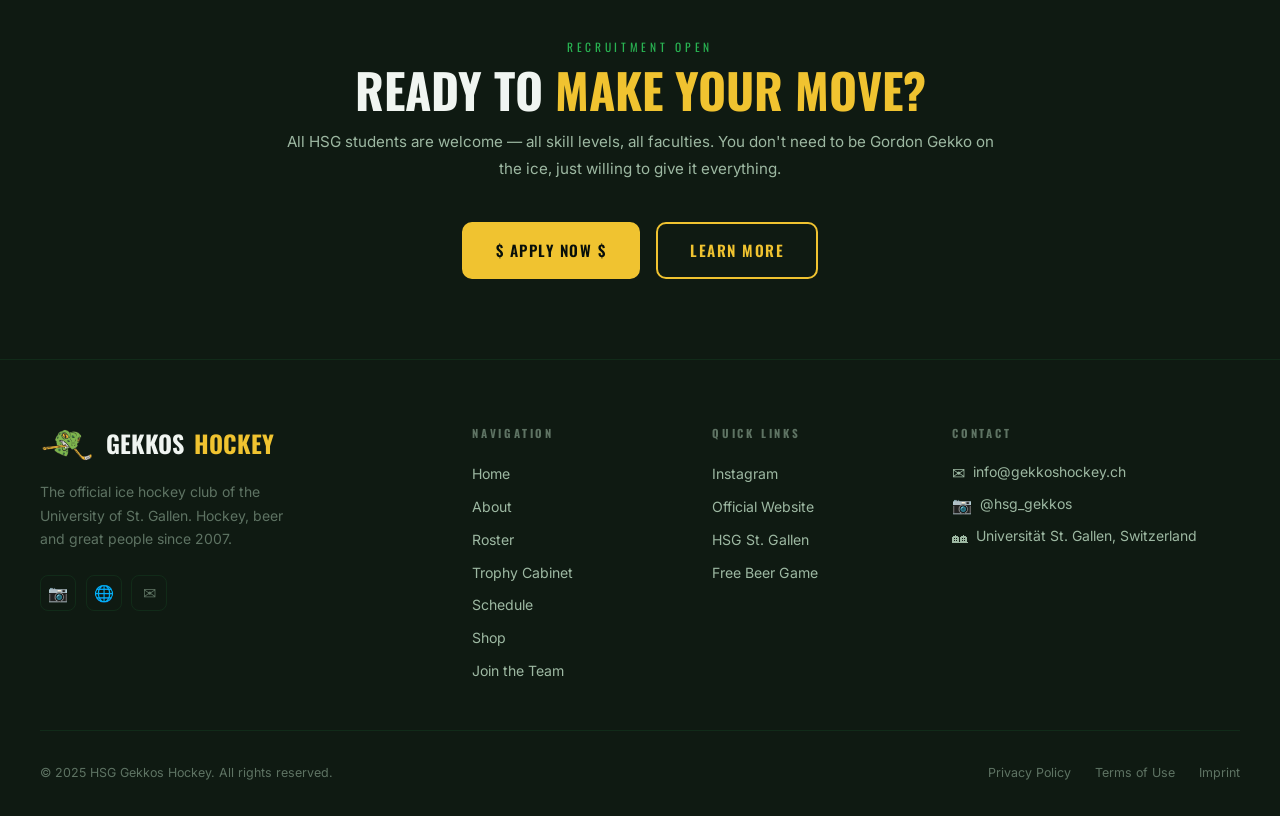
==== commit 7ab4df9b: "text in the buy button in shop centered" ====
--- a/index.html
+++ b/index.html
@@ -80,7 +80,7 @@
         The official ice hockey club of the HSG — we train hard, win big, and always have a cold one ready.
       </p>
       <div class="hero-ctas">
-        <a href="join.html" class="btn btn-primary">&#36; Join the Team</a>
+        <a href="join.html" class="btn btn-primary">&#36; Join the Team &#36;</a>
         <a href="calendar.html" class="btn btn-outline">View Schedule</a>
       </div>
     </div>
@@ -222,7 +222,7 @@
         All HSG students are welcome — all skill levels, all faculties. You don't need to be Gordon Gekko on the ice, just willing to give it everything.
       </p>
       <div style="display:flex; gap:1rem; justify-content:center; flex-wrap:wrap;">
-        <a href="join.html" class="btn btn-gold">&#36; Apply Now</a>
+        <a href="join.html" class="btn btn-gold">&#36; Apply Now &#36;</a>
         <a href="about.html" class="btn btn-outline">Learn More</a>
       </div>
     </div>
--- a/css/style.css
+++ b/css/style.css
@@ -204,7 +204,7 @@
   opacity: 0; animation: fadeUp 0.8s 0.9s ease forwards;
 }
 .hero-scroll {
-  position: absolute; bottom: 2.5rem; left: 50%; transform: translateX(-50%);
+  position: absolute; bottom: 1rem; left: 50%; transform: translateX(-50%);
   z-index: 4; display: flex; flex-direction: column; align-items: center; gap: 0.5rem;
   color: var(--gray); font-size: 0.65rem; letter-spacing: 0.2em; text-transform: uppercase;
   opacity: 0; animation: fadeIn 1s 1.8s ease forwards;
@@ -791,12 +791,9 @@
   .cal-row > *:nth-child(4) { display: none; }
 }
 @media (max-width: 1100px) {
-  .nav-links { display: none; }
+  .nav-links:not(.open) { display: none; }
   .nav-toggle { display: flex; }
-}
-@media (max-width: 768px) {
-  :root { --nav-h: 60px; }
-  .nav { background: #080f0a; backdrop-filter: none; }
+  .nav:has(.nav-links.open) { backdrop-filter: none; background: #080f0a; }
   .nav-links.open {
     display: flex; flex-direction: column;
     position: fixed; top: 0; left: 0; right: 0; bottom: 0;
@@ -840,6 +837,10 @@
     font-size: 0.8rem; letter-spacing: 0.08em;
     color: var(--gold-light); font-style: italic;
   }
+}
+@media (max-width: 768px) {
+  :root { --nav-h: 60px; }
+  .nav { background: #080f0a; backdrop-filter: none; }
   .news-grid   { grid-template-columns: 1fr; }
   .trophies-grid { grid-template-columns: 1fr 1fr; }
   .players-grid  { grid-template-columns: repeat(2, 1fr); }
